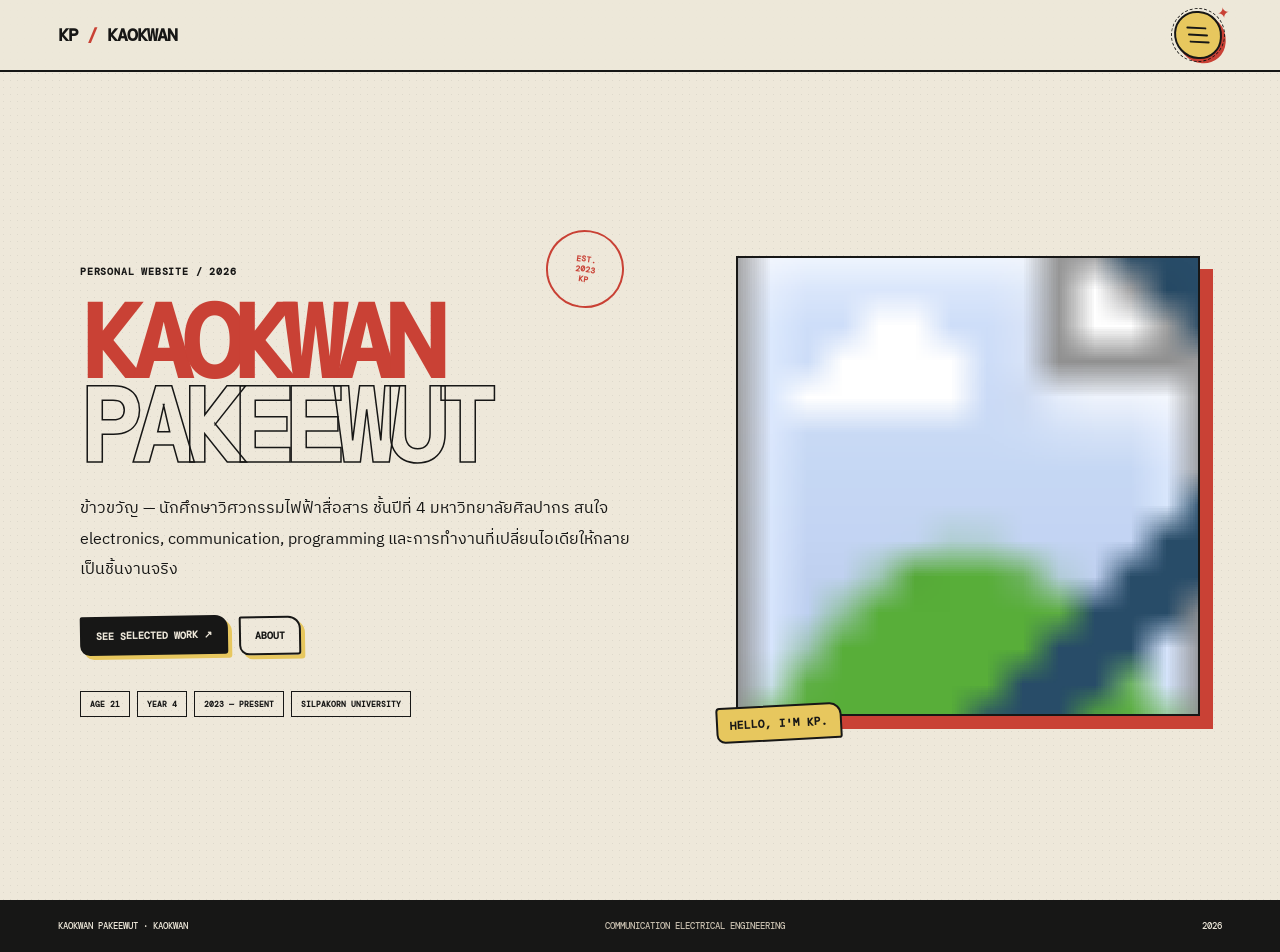
==== index.html @ 620e0116 "Use embedded profile SVG and art styling" ====
<!doctype html><html lang="th"><head><meta charset="utf-8"><meta name="viewport" content="width=device-width,initial-scale=1"><title>Home · KAOKWAN PAKEEWUT</title><link rel="stylesheet" href="style.css"><link rel="stylesheet" href="art.css"></head><body><header class="site-header"><a class="brand" href="index.html">KP <i>/</i> KAOKWAN</a><button class="menu" aria-label="Open menu" aria-expanded="false"><span></span><span></span><span></span></button><nav class="nav"><a href="index.html">HOME</a><a href="about.html">ABOUT</a><a href="experience.html">EXPERIENCE</a><a href="projects.html">PROJECTS</a><a href="contact.html">CONTACT</a></nav></header><main><section class="container home"><div class="hero-copy"><div class="stamp">EST.<br>2023<br>KP</div><p class="kicker">PERSONAL WEBSITE / 2026</p><h1><span class="red">KAOKWAN</span><br><span class="outline">PAKEEWUT</span></h1><p>ข้าวขวัญ — นักศึกษาวิศวกรรมไฟฟ้าสื่อสาร ชั้นปีที่ 4 มหาวิทยาลัยศิลปากร สนใจ electronics, communication, programming และการทำงานที่เปลี่ยนไอเดียให้กลายเป็นชิ้นงานจริง</p><a class="btn" href="projects.html">SEE SELECTED WORK ↗</a> <a class="btn alt" href="about.html">ABOUT</a><div class="hero-meta"><span>AGE 21</span><span>YEAR 4</span><span>2023 — PRESENT</span><span>SILPAKORN UNIVERSITY</span></div></div><div class="photo-area"><div class="fake-photo"><img src="images/profile.svg?v=4" alt="KAOKWAN PAKEEWUT profile photo"></div><div class="photo-caption">HELLO, I'M KP.</div></div></section></main><footer><span>KAOKWAN PAKEEWUT · KAOKWAN</span><span>COMMUNICATION ELECTRICAL ENGINEERING</span><span>2026</span></footer><script src="script.js"></script></body></html>
---- style.css ----
@import url('https://fonts.googleapis.com/css2?family=DM+Mono:wght@400;500;700&family=Space+Grotesk:wght@400;600;700&family=IBM+Plex+Sans+Thai:wght@400;500;600;700&display=swap');:root{--paper:#eee8da;--ink:#171716;--red:#c94135;--blue:#284c68;--yellow:#e7c75e;--green:#9cab8d;--pink:#d9aaa0;--mono:'DM Mono',monospace;--sans:'IBM Plex Sans Thai','Space Grotesk',sans-serif}*{box-sizing:border-box}html{scroll-behavior:smooth}body{margin:0;background:var(--paper);color:var(--ink);font-family:var(--sans);background-image:radial-gradient(#17171612 .7px,transparent .7px);background-size:7px 7px}.site-header{min-height:72px;border-bottom:2px solid var(--ink);display:flex;align-items:center;justify-content:space-between;padding:0 4.5vw;position:relative;z-index:10;background:#eee8daf2}.brand{color:var(--ink);text-decoration:none;font:700 18px var(--mono);letter-spacing:-.06em}.brand i{color:var(--red);font-style:normal}.nav{display:none;position:absolute;top:72px;right:4.5vw;background:var(--paper);padding:14px 22px 18px;flex-direction:column;gap:0;border:2px solid var(--ink);box-shadow:7px 7px 0 var(--red);min-width:190px}.nav.open{display:flex}.nav a{color:var(--ink);text-decoration:none;font:700 10px var(--mono);letter-spacing:.08em;position:relative;padding:12px 0;border-bottom:1px solid #17171633}.nav a:last-child{border-bottom:0}.nav a:hover,.nav a.active{color:var(--red)}.nav a.active:after{content:'';position:absolute;left:-8px;right:-8px;bottom:1px;height:2px;background:var(--red)}.menu{display:flex;width:48px;height:48px;background:var(--yellow);border:2px solid var(--ink);border-radius:48% 52% 46% 54%;align-items:center;justify-content:center;flex-direction:column;gap:5px;cursor:pointer;position:relative;box-shadow:4px 4px 0 var(--red);transform:rotate(3deg);transition:.25s}.menu:before{content:'✦';position:absolute;right:-9px;top:-10px;font-size:15px;color:var(--red);transform:rotate(-12deg)}.menu:after{content:'';position:absolute;inset:-5px;border:1px dashed var(--ink);border-radius:50%;pointer-events:none}.menu span{display:block;width:20px;height:2px;background:var(--ink);border-radius:99px;transition:.2s}.menu span:nth-child(1){transform:translateX(-2px)}.menu span:nth-child(3){transform:translateX(2px)}.menu:hover{transform:rotate(-4deg) scale(1.05);box-shadow:6px 6px 0 var(--blue)}.menu.is-open{transform:rotate(-4deg)}.menu.is-open span:nth-child(1){transform:translateY(7px) rotate(45deg)}.menu.is-open span:nth-child(2){opacity:0}.menu.is-open span:nth-child(3){transform:translateY(-7px) rotate(-45deg)}.nav{border-radius:18px 5px 18px 7px;box-shadow:8px 8px 0 var(--red);padding:16px 22px 19px;transform:rotate(-1deg)}.nav:before{content:'MENU / KP';display:block;color:var(--red);font:700 9px var(--mono);letter-spacing:.12em;margin-bottom:5px}.nav a{transition:.2s;padding:11px 4px}.nav a:hover{padding-left:10px;transform:rotate(-1deg)}.container{width:min(1120px,91vw);margin:auto}.home{min-height:calc(100vh - 72px);display:grid;grid-template-columns:1.1fr .9fr;gap:7vw;align-items:center;padding:65px 0}.hero-copy{position:relative}.kicker{font:700 10px var(--mono);letter-spacing:.08em}.stamp{position:absolute;right:4%;top:-25px;width:78px;height:78px;border:2px solid var(--red);border-radius:50%;display:grid;place-content:center;text-align:center;font:700 8px var(--mono);line-height:1.25;color:var(--red);transform:rotate(8deg)}h1{font:700 clamp(58px,8vw,105px)/.82 var(--mono);letter-spacing:-.1em;margin:24px 0}.red{color:var(--red)}.outline{color:transparent;-webkit-text-stroke:1.5px var(--ink)}.hero-copy>p:not(.kicker){max-width:650px;font-size:16px;line-height:1.9}.btn{display:inline-block;margin:14px 7px 18px 0;padding:11px 14px;border:2px solid var(--ink);background:var(--ink);color:var(--paper);text-decoration:none;font:700 10px var(--mono);cursor:pointer;border-radius:2px 13px 3px 10px;box-shadow:4px 4px 0 var(--yellow);transition:.2s;transform:rotate(-1deg)}.btn:hover{transform:rotate(1.5deg) translate(-2px,-2px);box-shadow:7px 7px 0 var(--red)}.btn.alt{background:transparent;color:var(--ink)}.hero-meta{display:flex;flex-wrap:wrap;gap:7px;margin-top:18px}.hero-meta span{padding:7px 9px;border:1px solid var(--ink);font:700 8px var(--mono)}.photo-area{position:relative}.fake-photo{height:460px;background:var(--blue);border:2px solid var(--ink);box-shadow:13px 13px 0 var(--red);position:relative;overflow:hidden}.fake-photo img{width:100%;height:100%;object-fit:cover;display:block}.photo-caption{display:inline-block;position:absolute;bottom:-25px;left:-20px;background:var(--yellow);border:2px solid var(--ink);padding:9px 12px;font:700 11px var(--mono);transform:rotate(-3deg);border-radius:4px 12px 3px 9px}.inner{padding:78px 0 100px}.intro{display:grid;grid-template-columns:1.2fr .8fr;gap:60px;align-items:end;border-bottom:2px solid var(--ink);padding-bottom:40px}.intro h1{font-size:clamp(55px,8vw,95px);margin:16px 0 0}.intro h1 em{font-style:normal;color:var(--red)}.intro p{font-size:15px;line-height:1.9}.note{display:inline-block;padding:5px 8px;background:var(--yellow);border:1px solid var(--ink);font:700 9px var(--mono);box-shadow:4px 4px 0 var(--ink);border-radius:4px 11px 3px 8px;transform:rotate(-2deg)}.about-grid{display:grid;grid-template-columns:1fr 1fr;gap:18px;margin-top:40px}.card{padding:28px;border:1px solid var(--ink);box-shadow:7px 8px #17171620;border-radius:4px 13px 5px 10px}.paper{background:#f4eddf}.card:nth-child(2){background:#e5ddca;transform:rotate(1deg)}.card:nth-child(3){background:#dce2d7;transform:rotate(-.5deg)}.wide{grid-column:1/-1}.card h2{font-size:30px;line-height:1;margin:12px 0 18px}.card p,.card li{font-size:15px;line-height:1.9}.skill-grid{display:grid;grid-template-columns:repeat(3,1fr);border-top:1px solid var(--ink);margin-top:18px}.skill{padding:16px 8px;border-bottom:1px solid var(--ink);font:700 11px var(--mono)}.skill small{display:block;margin-top:6px;font:400 10px var(--sans)}.timeline{margin-top:42px}.timeline-row{display:grid;grid-template-columns:170px 1fr 80px;gap:30px;padding:27px 0;border-bottom:1px solid var(--ink)}.year,.sub{font:700 10px var(--mono);color:var(--red)}.timeline-row h2{font-size:27px;line-height:1.1;margin:0 0 7px}.timeline-row p{font-size:14px;line-height:1.8}.marker{font:700 35px var(--mono);text-align:right}.experience-grid{display:grid;grid-template-columns:1fr 1fr;gap:24px;margin:38px 0 52px}.paper-card{background:#f4eddf;border:2px solid var(--ink);padding:28px;box-shadow:8px 8px var(--ink);transform:rotate(-1deg);position:relative;border-radius:4px 13px 5px 10px}.alt-card{transform:rotate(1deg);box-shadow:-7px 9px var(--red)}.paper-card h2{font-size:30px;line-height:1.15}.date-line{display:inline-block;padding:7px 10px;background:var(--yellow);border:2px solid var(--ink);font:700 11px var(--mono)}.paper-card p{line-height:1.8}.stamp-small{position:absolute;right:16px;bottom:15px;color:var(--red);border:2px solid var(--red);padding:6px;font:700 10px var(--mono);transform:rotate(-8deg)}.grades-section{border-top:2px solid var(--ink);border-bottom:2px solid var(--ink);padding:28px 0;margin-bottom:50px}.section-label{display:flex;justify-content:space-between;margin-bottom:18px;font:500 11px var(--mono)}.grades-layout{display:grid;grid-template-columns:1.7fr .75fr;gap:25px}.grades-table{border:2px solid var(--ink)}.grade-head,.grade-row{display:grid;grid-template-columns:100px 1fr 65px;gap:12px;padding:14px}.grade-head{font:700 10px var(--mono);border-bottom:2px solid var(--ink)}.grade-row{font-size:14px;border-bottom:1px solid #17171655;line-height:1.5}.grade-row:last-child{border:0}.grade-row strong{font:700 23px var(--mono);text-align:center}.gpa-note{background:var(--blue);border:2px solid var(--ink);padding:18px;box-shadow:6px 6px var(--ink);transform:rotate(2deg)}.gpa-title,.gpa-item{font:700 10px var(--mono)}.gpa-item{display:flex;justify-content:space-between;border-top:1px solid var(--ink);padding:10px 0}.gpa-item strong{font-size:24px}.edu{background:var(--ink);color:var(--paper);padding:30px;display:flex;justify-content:space-between}.edu h2{margin:8px 0}.years{font:700 40px var(--mono);color:var(--yellow);text-align:right}.project-grid{display:grid;grid-template-columns:1fr 1fr;gap:18px;margin-top:40px}.project{border:1px solid var(--ink);padding:16px;background:#e1e5d8;min-height:470px;display:flex;flex-direction:column;box-shadow:6px 6px #17171620;border-radius:4px 13px 5px 10px}.project:nth-child(2){background:#e9d8d1}.project:nth-child(3){background:#e8dfc9}.project:nth-child(4){background:#dce3eb}.project-top{display:flex;justify-content:space-between;font:700 9px var(--mono)}.project-art{height:205px;margin:16px 0;border:1px solid var(--ink);display:grid;place-items:center;position:relative;overflow:hidden}.project-art:before{content:'';position:absolute;width:220px;height:220px;border:1px dashed currentColor;border-radius:50%}.project-art:after{content:'';position:absolute;width:330px;height:1px;background:currentColor;transform:rotate(-25deg)}.project-art span{font:700 44px var(--mono);z-index:1}.ate{background:var(--green)}.web{background:var(--blue);color:var(--paper)}.data{background:var(--yellow)}.lab{background:var(--pink)}.project h2{font-size:29px;line-height:1;margin:0 0 10px}.project p{font-size:14px;line-height:1.75}.tags{display:flex;flex-wrap:wrap;gap:5px;margin-top:auto}.tags span{border:1px solid var(--ink);padding:5px 7px;font:700 8px var(--mono);border-radius:9px 2px 7px 3px}.contact-grid{display:grid;grid-template-columns:1fr 1fr;gap:20px;margin-top:45px}.contact-card{padding:30px;border:1px solid var(--ink);box-shadow:8px 8px #17171620}.contact-card h2{font-size:35px}.contact-link{display:block;color:var(--ink);text-decoration:none;border-top:1px solid var(--ink);padding:18px 0;font:500 13px var(--mono)}.contact-link small{display:block;color:var(--blue);font-weight:700;font-size:9px;margin-bottom:6px}.contact-note{padding:35px;background:var(--red);color:var(--paper);border:2px solid var(--ink);transform:rotate(1deg)}.contact-note h2{font:700 50px/.9 var(--mono);margin:18px 0}.contact-note p{line-height:1.8}.message-box{margin-top:55px;display:grid;grid-template-columns:.8fr 1.2fr;gap:35px;padding:32px;background:#dce2d7;border:2px solid var(--ink);box-shadow:9px 9px var(--ink)}.message-box h2{font:700 38px/.95 var(--mono);margin:15px 0}.message-box p{line-height:1.8}.message-box form{display:grid;gap:15px}.message-box label{font:700 10px var(--mono);display:grid;gap:7px}.message-box input,.message-box textarea{width:100%;border:2px solid var(--ink);background:var(--paper);padding:12px;font:500 13px var(--sans);outline:none}.message-box input:focus,.message-box textarea:focus{box-shadow:4px 4px 0 var(--yellow)}.message-box textarea{resize:vertical}.message-box .btn{justify-self:start;margin:0}footer{background:var(--ink);color:var(--paper);padding:20px 4.5vw;display:flex;justify-content:space-between;gap:15px;font:500 9px var(--mono)}footer span:nth-child(2){color:#c6bdad}@media(max-width:820px){.home,.intro,.about-grid,.project-grid,.contact-grid,.experience-grid,.grades-layout,.message-box{grid-template-columns:1fr}.wide{grid-column:auto}.photo-area{max-width:430px;margin:25px auto}.skill-grid{grid-template-columns:1fr 1fr}.timeline-row{grid-template-columns:110px 1fr}.marker{display:none}.message-box{gap:25px}}@media(max-width:520px){.home{padding-top:50px}.hero-copy h1{font-size:55px}.fake-photo{height:350px}.skill-grid{grid-template-columns:1fr}.timeline-row{grid-template-columns:1fr;gap:7px}.edu{flex-direction:column}.years{text-align:left}.project{min-height:420px}.grade-head,.grade-row{grid-template-columns:65px 1fr 50px;padding:11px 8px;font-size:12px}.grade-row strong{font-size:20px}footer{flex-direction:column}.nav{right:4.5vw;left:4.5vw}}
---- art.css ----
.menu{position:relative;width:48px;height:48px;border:2px solid var(--ink);border-radius:48% 52% 46% 54%;background:var(--yellow);box-shadow:4px 4px 0 var(--red);transform:rotate(3deg);transition:.25s;overflow:visible}.menu:before{content:'✦';position:absolute;right:-9px;top:-10px;font-size:15px;color:var(--red);transform:rotate(-12deg)}.menu:after{content:'';position:absolute;inset:-5px;border:1px dashed var(--ink);border-radius:50%;pointer-events:none}.menu span{width:20px;height:2px;background:var(--ink);border-radius:99px;transition:.25s}.menu span:nth-child(1){transform:translateX(-2px)}.menu span:nth-child(3){transform:translateX(2px)}.menu:hover{transform:rotate(-4deg) scale(1.05);box-shadow:6px 6px 0 var(--blue)}.nav{border-radius:18px 5px 18px 7px;box-shadow:8px 8px 0 var(--red);transform:rotate(-1deg);padding:16px 22px 19px}.nav:before{content:'MENU / KP';display:block;color:var(--red);font:700 9px var(--mono);letter-spacing:.12em;margin-bottom:5px}.nav a{transition:.2s;padding:11px 4px}.nav a:hover{padding-left:10px;transform:rotate(-1deg)}.btn{border-radius:2px 13px 3px 10px;box-shadow:4px 4px 0 var(--yellow);transition:.2s;transform:rotate(-1deg)}.btn:hover{transform:rotate(1.5deg) translate(-2px,-2px);box-shadow:7px 7px 0 var(--red)}.note{border-radius:4px 11px 3px 8px;transform:rotate(-2deg)}.photo-caption{border-radius:4px 12px 3px 9px}.card,.paper-card,.project,.contact-card,.contact-note,.message-box{border-radius:4px 13px 5px 10px}.menu.is-open{transform:rotate(-4deg)}
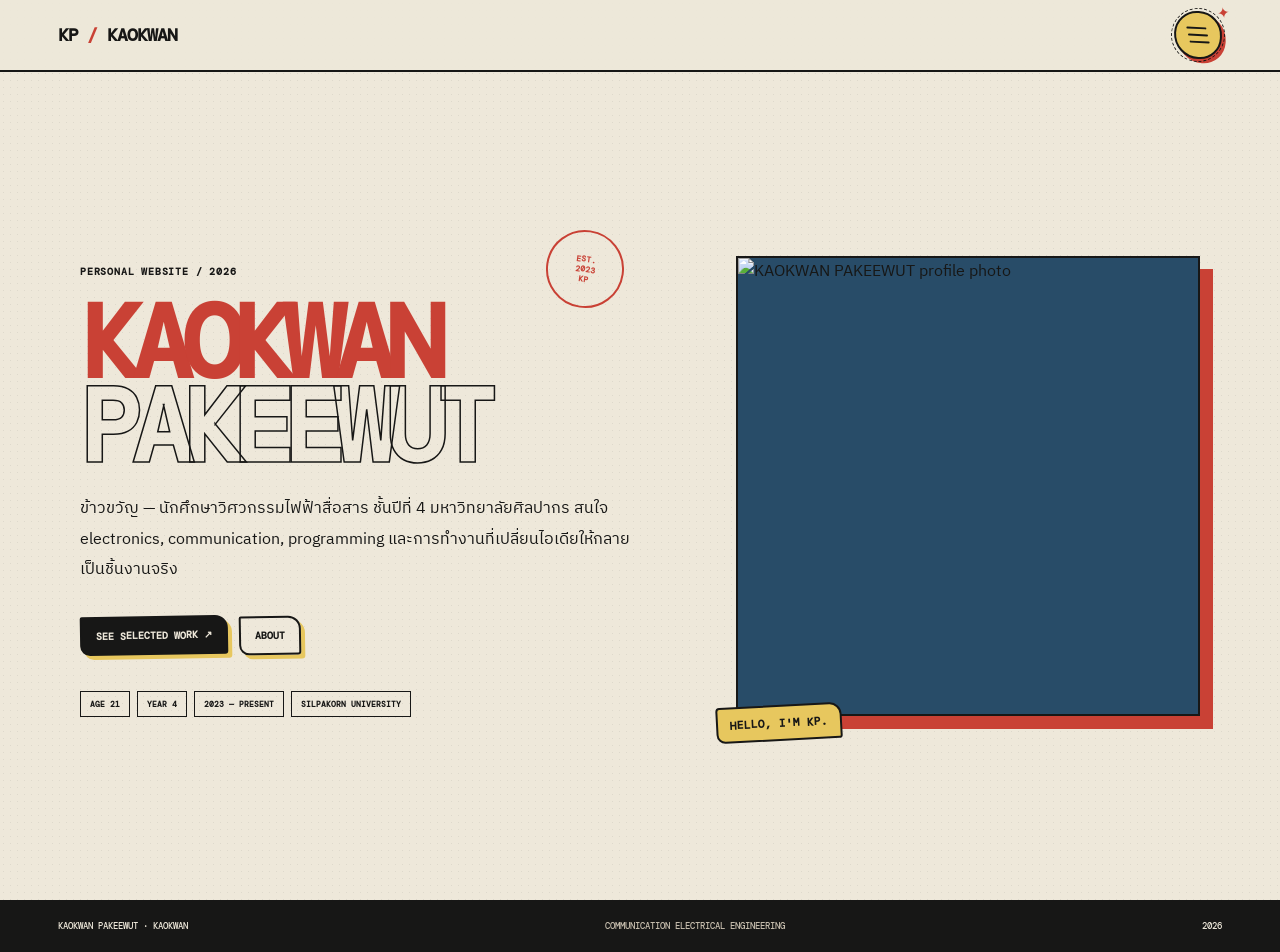
==== commit 79e9f31c: "Fix profile image source" ====
--- a/index.html
+++ b/index.html
@@ -1 +1 @@
-<!doctype html><html lang="th"><head><meta charset="utf-8"><meta name="viewport" content="width=device-width,initial-scale=1"><title>Home · KAOKWAN PAKEEWUT</title><link rel="stylesheet" href="style.css"><link rel="stylesheet" href="art.css"></head><body><header class="site-header"><a class="brand" href="index.html">KP <i>/</i> KAOKWAN</a><button class="menu" aria-label="Open menu" aria-expanded="false"><span></span><span></span><span></span></button><nav class="nav"><a href="index.html">HOME</a><a href="about.html">ABOUT</a><a href="experience.html">EXPERIENCE</a><a href="projects.html">PROJECTS</a><a href="contact.html">CONTACT</a></nav></header><main><section class="container home"><div class="hero-copy"><div class="stamp">EST.<br>2023<br>KP</div><p class="kicker">PERSONAL WEBSITE / 2026</p><h1><span class="red">KAOKWAN</span><br><span class="outline">PAKEEWUT</span></h1><p>ข้าวขวัญ — นักศึกษาวิศวกรรมไฟฟ้าสื่อสาร ชั้นปีที่ 4 มหาวิทยาลัยศิลปากร สนใจ electronics, communication, programming และการทำงานที่เปลี่ยนไอเดียให้กลายเป็นชิ้นงานจริง</p><a class="btn" href="projects.html">SEE SELECTED WORK ↗</a> <a class="btn alt" href="about.html">ABOUT</a><div class="hero-meta"><span>AGE 21</span><span>YEAR 4</span><span>2023 — PRESENT</span><span>SILPAKORN UNIVERSITY</span></div></div><div class="photo-area"><div class="fake-photo"><img src="images/profile.svg?v=4" alt="KAOKWAN PAKEEWUT profile photo"></div><div class="photo-caption">HELLO, I'M KP.</div></div></section></main><footer><span>KAOKWAN PAKEEWUT · KAOKWAN</span><span>COMMUNICATION ELECTRICAL ENGINEERING</span><span>2026</span></footer><script src="script.js"></script></body></html>+<!doctype html><html lang="th"><head><meta charset="utf-8"><meta name="viewport" content="width=device-width,initial-scale=1"><title>Home · KAOKWAN PAKEEWUT</title><link rel="stylesheet" href="style.css"><link rel="stylesheet" href="art.css"></head><body><header class="site-header"><a class="brand" href="index.html">KP <i>/</i> KAOKWAN</a><button class="menu" aria-label="Open menu" aria-expanded="false"><span></span><span></span><span></span></button><nav class="nav"><a href="index.html">HOME</a><a href="about.html">ABOUT</a><a href="experience.html">EXPERIENCE</a><a href="projects.html">PROJECTS</a><a href="contact.html">CONTACT</a></nav></header><main><section class="container home"><div class="hero-copy"><div class="stamp">EST.<br>2023<br>KP</div><p class="kicker">PERSONAL WEBSITE / 2026</p><h1><span class="red">KAOKWAN</span><br><span class="outline">PAKEEWUT</span></h1><p>ข้าวขวัญ — นักศึกษาวิศวกรรมไฟฟ้าสื่อสาร ชั้นปีที่ 4 มหาวิทยาลัยศิลปากร สนใจ electronics, communication, programming และการทำงานที่เปลี่ยนไอเดียให้กลายเป็นชิ้นงานจริง</p><a class="btn" href="projects.html">SEE SELECTED WORK ↗</a> <a class="btn alt" href="about.html">ABOUT</a><div class="hero-meta"><span>AGE 21</span><span>YEAR 4</span><span>2023 — PRESENT</span><span>SILPAKORN UNIVERSITY</span></div></div><div class="photo-area"><div class="fake-photo"><img src="https://raw.githubusercontent.com/Kaokwan24/kaokwan/main/images/profile.jpg" alt="KAOKWAN PAKEEWUT profile photo"></div><div class="photo-caption">HELLO, I'M KP.</div></div></section></main><footer><span>KAOKWAN PAKEEWUT · KAOKWAN</span><span>COMMUNICATION ELECTRICAL ENGINEERING</span><span>2026</span></footer><script src="script.js"></script></body></html>
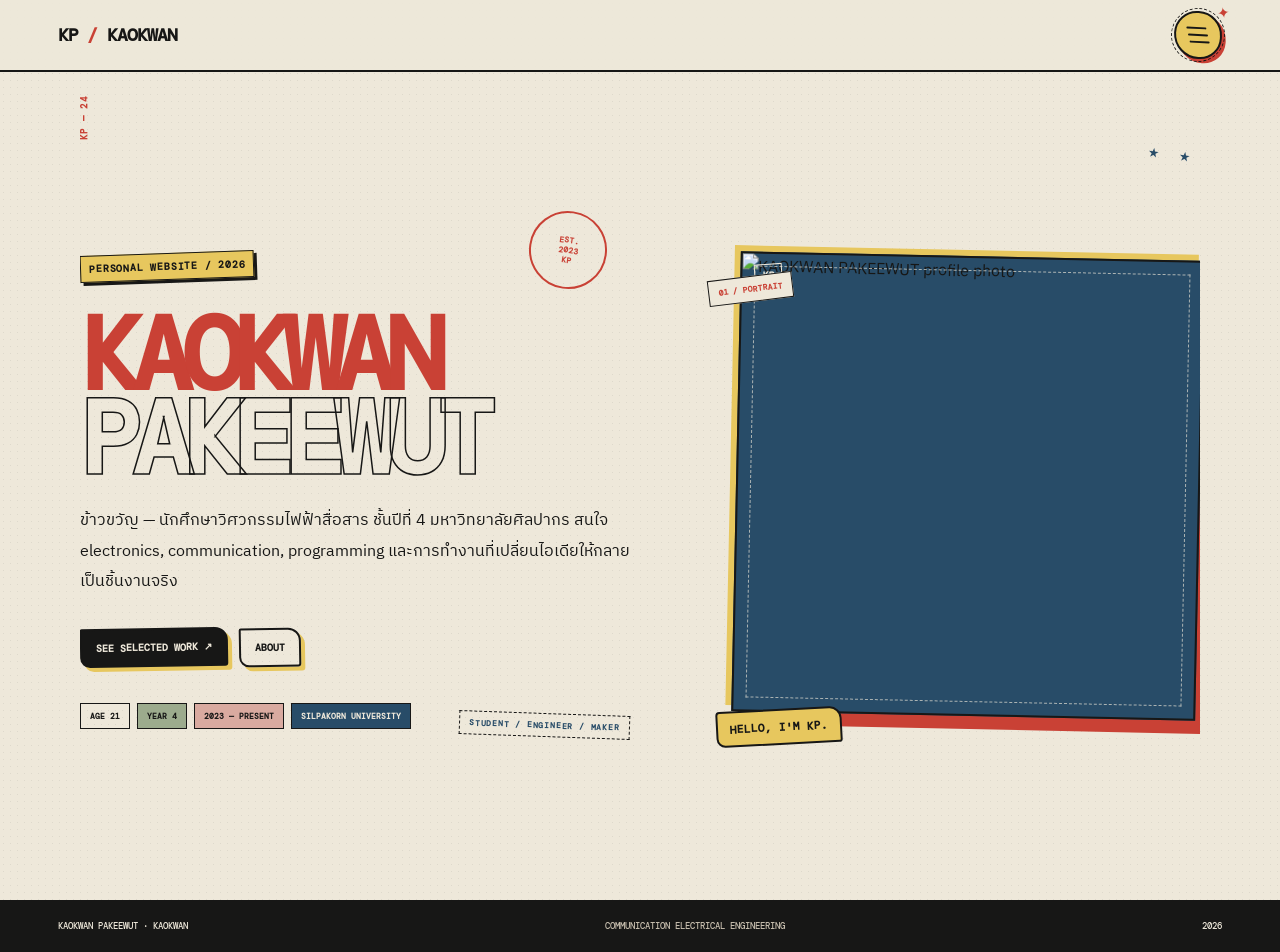
==== commit 54f906ba: "Make home page more weird art-school editorial" ====
--- a/index.html
+++ b/index.html
@@ -1 +1,59 @@
-<!doctype html><html lang="th"><head><meta charset="utf-8"><meta name="viewport" content="width=device-width,initial-scale=1"><title>Home · KAOKWAN PAKEEWUT</title><link rel="stylesheet" href="style.css"><link rel="stylesheet" href="art.css"></head><body><header class="site-header"><a class="brand" href="index.html">KP <i>/</i> KAOKWAN</a><button class="menu" aria-label="Open menu" aria-expanded="false"><span></span><span></span><span></span></button><nav class="nav"><a href="index.html">HOME</a><a href="about.html">ABOUT</a><a href="experience.html">EXPERIENCE</a><a href="projects.html">PROJECTS</a><a href="contact.html">CONTACT</a></nav></header><main><section class="container home"><div class="hero-copy"><div class="stamp">EST.<br>2023<br>KP</div><p class="kicker">PERSONAL WEBSITE / 2026</p><h1><span class="red">KAOKWAN</span><br><span class="outline">PAKEEWUT</span></h1><p>ข้าวขวัญ — นักศึกษาวิศวกรรมไฟฟ้าสื่อสาร ชั้นปีที่ 4 มหาวิทยาลัยศิลปากร สนใจ electronics, communication, programming และการทำงานที่เปลี่ยนไอเดียให้กลายเป็นชิ้นงานจริง</p><a class="btn" href="projects.html">SEE SELECTED WORK ↗</a> <a class="btn alt" href="about.html">ABOUT</a><div class="hero-meta"><span>AGE 21</span><span>YEAR 4</span><span>2023 — PRESENT</span><span>SILPAKORN UNIVERSITY</span></div></div><div class="photo-area"><div class="fake-photo"><img src="https://raw.githubusercontent.com/Kaokwan24/kaokwan/main/images/profile.jpg" alt="KAOKWAN PAKEEWUT profile photo"></div><div class="photo-caption">HELLO, I'M KP.</div></div></section></main><footer><span>KAOKWAN PAKEEWUT · KAOKWAN</span><span>COMMUNICATION ELECTRICAL ENGINEERING</span><span>2026</span></footer><script src="script.js"></script></body></html>+<!doctype html>
+<html lang="th">
+<head>
+<meta charset="utf-8">
+<meta name="viewport" content="width=device-width,initial-scale=1">
+<title>Home · KAOKWAN PAKEEWUT</title>
+<link rel="stylesheet" href="style.css">
+<link rel="stylesheet" href="art.css">
+<style>
+.home{position:relative;overflow:hidden}
+.home:before{content:'KP — 24';position:absolute;left:-18px;top:40px;font:700 9px var(--mono);letter-spacing:.14em;transform:rotate(-90deg);color:var(--red)}
+.home:after{content:'★ ★ ★';position:absolute;right:2%;top:9%;font:700 11px var(--mono);letter-spacing:7px;transform:rotate(8deg);color:var(--blue)}
+.hero-copy:after{content:'STUDENT / ENGINEER / MAKER';display:block;width:max-content;margin-top:28px;padding:6px 9px;border:1px dashed var(--ink);font:700 8px var(--mono);letter-spacing:.1em;transform:rotate(2deg)}
+.kicker{display:inline-block;background:var(--yellow);padding:6px 8px;border:1px solid var(--ink);transform:rotate(-2deg);box-shadow:3px 3px 0 var(--ink)}
+.stamp{right:7%;top:-32px}
+.photo-area:before{content:'01 / PORTRAIT';position:absolute;z-index:5;left:-28px;top:20px;background:var(--paper);border:1px solid var(--ink);padding:7px 9px;font:700 8px var(--mono);transform:rotate(-7deg)}
+.photo-area:after{content:'LOOK / THINK / MAKE';position:absolute;z-index:5;right:-22px;top:42%;font:700 8px var(--mono);letter-spacing:.08em;writing-mode:vertical-rl;transform:rotate(8deg);color:var(--red)}
+.fake-photo{transform:rotate(1.2deg);box-shadow:13px 13px 0 var(--red),-6px -6px 0 var(--yellow)}
+.photo-caption{bottom:-29px}
+.hero-meta span:nth-child(2){background:var(--green)}
+.hero-meta span:nth-child(3){background:var(--pink)}
+.hero-meta span:nth-child(4){background:var(--blue);color:var(--paper)}
+@media(max-width:820px){.home:after{right:5%;top:3%}.photo-area:before{left:-5px}.photo-area:after{right:-5px}.hero-copy:after{margin-bottom:5px}}
+@media(max-width:520px){.home:before{left:-12px;top:28px}.home:after{font-size:9px}.stamp{right:1%;top:-28px}.hero-copy:after{font-size:7px}.fake-photo{transform:rotate(.7deg);margin-left:3px}.photo-area:before{left:3px;top:10px}.photo-area:after{right:0}}
+</style>
+</head>
+<body>
+<header class="site-header">
+<a class="brand" href="index.html">KP <i>/</i> KAOKWAN</a>
+<button class="menu" aria-label="Open menu" aria-expanded="false"><span></span><span></span><span></span></button>
+<nav class="nav">
+<a href="index.html">HOME</a>
+<a href="about.html">ABOUT</a>
+<a href="experience.html">EXPERIENCE</a>
+<a href="projects.html">PROJECTS</a>
+<a href="contact.html">CONTACT</a>
+</nav>
+</header>
+<main>
+<section class="container home">
+<div class="hero-copy">
+<div class="stamp">EST.<br>2023<br>KP</div>
+<p class="kicker">PERSONAL WEBSITE / 2026</p>
+<h1><span class="red">KAOKWAN</span><br><span class="outline">PAKEEWUT</span></h1>
+<p>ข้าวขวัญ — นักศึกษาวิศวกรรมไฟฟ้าสื่อสาร ชั้นปีที่ 4 มหาวิทยาลัยศิลปากร สนใจ electronics, communication, programming และการทำงานที่เปลี่ยนไอเดียให้กลายเป็นชิ้นงานจริง</p>
+<a class="btn" href="projects.html">SEE SELECTED WORK ↗</a>
+<a class="btn alt" href="about.html">ABOUT</a>
+<div class="hero-meta"><span>AGE 21</span><span>YEAR 4</span><span>2023 — PRESENT</span><span>SILPAKORN UNIVERSITY</span></div>
+</div>
+<div class="photo-area">
+<div class="fake-photo"><img src="https://raw.githubusercontent.com/Kaokwan24/kaokwan/main/images/profile.jpg" alt="KAOKWAN PAKEEWUT profile photo"></div>
+<div class="photo-caption">HELLO, I'M KP.</div>
+</div>
+</section>
+</main>
+<footer><span>KAOKWAN PAKEEWUT · KAOKWAN</span><span>COMMUNICATION ELECTRICAL ENGINEERING</span><span>2026</span></footer>
+<script src="script.js"></script>
+</body>
+</html>
--- a/style.css
+++ b/style.css
@@ -1 +1 @@
-@import url('https://fonts.googleapis.com/css2?family=DM+Mono:wght@400;500;700&family=Space+Grotesk:wght@400;600;700&family=IBM+Plex+Sans+Thai:wght@400;500;600;700&display=swap');:root{--paper:#eee8da;--ink:#171716;--red:#c94135;--blue:#284c68;--yellow:#e7c75e;--green:#9cab8d;--pink:#d9aaa0;--mono:'DM Mono',monospace;--sans:'IBM Plex Sans Thai','Space Grotesk',sans-serif}*{box-sizing:border-box}html{scroll-behavior:smooth}body{margin:0;background:var(--paper);color:var(--ink);font-family:var(--sans);background-image:radial-gradient(#17171612 .7px,transparent .7px);background-size:7px 7px}.site-header{min-height:72px;border-bottom:2px solid var(--ink);display:flex;align-items:center;justify-content:space-between;padding:0 4.5vw;position:relative;z-index:10;background:#eee8daf2}.brand{color:var(--ink);text-decoration:none;font:700 18px var(--mono);letter-spacing:-.06em}.brand i{color:var(--red);font-style:normal}.nav{display:none;position:absolute;top:72px;right:4.5vw;background:var(--paper);padding:14px 22px 18px;flex-direction:column;gap:0;border:2px solid var(--ink);box-shadow:7px 7px 0 var(--red);min-width:190px}.nav.open{display:flex}.nav a{color:var(--ink);text-decoration:none;font:700 10px var(--mono);letter-spacing:.08em;position:relative;padding:12px 0;border-bottom:1px solid #17171633}.nav a:last-child{border-bottom:0}.nav a:hover,.nav a.active{color:var(--red)}.nav a.active:after{content:'';position:absolute;left:-8px;right:-8px;bottom:1px;height:2px;background:var(--red)}.menu{display:flex;width:48px;height:48px;background:var(--yellow);border:2px solid var(--ink);border-radius:48% 52% 46% 54%;align-items:center;justify-content:center;flex-direction:column;gap:5px;cursor:pointer;position:relative;box-shadow:4px 4px 0 var(--red);transform:rotate(3deg);transition:.25s}.menu:before{content:'✦';position:absolute;right:-9px;top:-10px;font-size:15px;color:var(--red);transform:rotate(-12deg)}.menu:after{content:'';position:absolute;inset:-5px;border:1px dashed var(--ink);border-radius:50%;pointer-events:none}.menu span{display:block;width:20px;height:2px;background:var(--ink);border-radius:99px;transition:.2s}.menu span:nth-child(1){transform:translateX(-2px)}.menu span:nth-child(3){transform:translateX(2px)}.menu:hover{transform:rotate(-4deg) scale(1.05);box-shadow:6px 6px 0 var(--blue)}.menu.is-open{transform:rotate(-4deg)}.menu.is-open span:nth-child(1){transform:translateY(7px) rotate(45deg)}.menu.is-open span:nth-child(2){opacity:0}.menu.is-open span:nth-child(3){transform:translateY(-7px) rotate(-45deg)}.nav{border-radius:18px 5px 18px 7px;box-shadow:8px 8px 0 var(--red);padding:16px 22px 19px;transform:rotate(-1deg)}.nav:before{content:'MENU / KP';display:block;color:var(--red);font:700 9px var(--mono);letter-spacing:.12em;margin-bottom:5px}.nav a{transition:.2s;padding:11px 4px}.nav a:hover{padding-left:10px;transform:rotate(-1deg)}.container{width:min(1120px,91vw);margin:auto}.home{min-height:calc(100vh - 72px);display:grid;grid-template-columns:1.1fr .9fr;gap:7vw;align-items:center;padding:65px 0}.hero-copy{position:relative}.kicker{font:700 10px var(--mono);letter-spacing:.08em}.stamp{position:absolute;right:4%;top:-25px;width:78px;height:78px;border:2px solid var(--red);border-radius:50%;display:grid;place-content:center;text-align:center;font:700 8px var(--mono);line-height:1.25;color:var(--red);transform:rotate(8deg)}h1{font:700 clamp(58px,8vw,105px)/.82 var(--mono);letter-spacing:-.1em;margin:24px 0}.red{color:var(--red)}.outline{color:transparent;-webkit-text-stroke:1.5px var(--ink)}.hero-copy>p:not(.kicker){max-width:650px;font-size:16px;line-height:1.9}.btn{display:inline-block;margin:14px 7px 18px 0;padding:11px 14px;border:2px solid var(--ink);background:var(--ink);color:var(--paper);text-decoration:none;font:700 10px var(--mono);cursor:pointer;border-radius:2px 13px 3px 10px;box-shadow:4px 4px 0 var(--yellow);transition:.2s;transform:rotate(-1deg)}.btn:hover{transform:rotate(1.5deg) translate(-2px,-2px);box-shadow:7px 7px 0 var(--red)}.btn.alt{background:transparent;color:var(--ink)}.hero-meta{display:flex;flex-wrap:wrap;gap:7px;margin-top:18px}.hero-meta span{padding:7px 9px;border:1px solid var(--ink);font:700 8px var(--mono)}.photo-area{position:relative}.fake-photo{height:460px;background:var(--blue);border:2px solid var(--ink);box-shadow:13px 13px 0 var(--red);position:relative;overflow:hidden}.fake-photo img{width:100%;height:100%;object-fit:cover;display:block}.photo-caption{display:inline-block;position:absolute;bottom:-25px;left:-20px;background:var(--yellow);border:2px solid var(--ink);padding:9px 12px;font:700 11px var(--mono);transform:rotate(-3deg);border-radius:4px 12px 3px 9px}.inner{padding:78px 0 100px}.intro{display:grid;grid-template-columns:1.2fr .8fr;gap:60px;align-items:end;border-bottom:2px solid var(--ink);padding-bottom:40px}.intro h1{font-size:clamp(55px,8vw,95px);margin:16px 0 0}.intro h1 em{font-style:normal;color:var(--red)}.intro p{font-size:15px;line-height:1.9}.note{display:inline-block;padding:5px 8px;background:var(--yellow);border:1px solid var(--ink);font:700 9px var(--mono);box-shadow:4px 4px 0 var(--ink);border-radius:4px 11px 3px 8px;transform:rotate(-2deg)}.about-grid{display:grid;grid-template-columns:1fr 1fr;gap:18px;margin-top:40px}.card{padding:28px;border:1px solid var(--ink);box-shadow:7px 8px #17171620;border-radius:4px 13px 5px 10px}.paper{background:#f4eddf}.card:nth-child(2){background:#e5ddca;transform:rotate(1deg)}.card:nth-child(3){background:#dce2d7;transform:rotate(-.5deg)}.wide{grid-column:1/-1}.card h2{font-size:30px;line-height:1;margin:12px 0 18px}.card p,.card li{font-size:15px;line-height:1.9}.skill-grid{display:grid;grid-template-columns:repeat(3,1fr);border-top:1px solid var(--ink);margin-top:18px}.skill{padding:16px 8px;border-bottom:1px solid var(--ink);font:700 11px var(--mono)}.skill small{display:block;margin-top:6px;font:400 10px var(--sans)}.timeline{margin-top:42px}.timeline-row{display:grid;grid-template-columns:170px 1fr 80px;gap:30px;padding:27px 0;border-bottom:1px solid var(--ink)}.year,.sub{font:700 10px var(--mono);color:var(--red)}.timeline-row h2{font-size:27px;line-height:1.1;margin:0 0 7px}.timeline-row p{font-size:14px;line-height:1.8}.marker{font:700 35px var(--mono);text-align:right}.experience-grid{display:grid;grid-template-columns:1fr 1fr;gap:24px;margin:38px 0 52px}.paper-card{background:#f4eddf;border:2px solid var(--ink);padding:28px;box-shadow:8px 8px var(--ink);transform:rotate(-1deg);position:relative;border-radius:4px 13px 5px 10px}.alt-card{transform:rotate(1deg);box-shadow:-7px 9px var(--red)}.paper-card h2{font-size:30px;line-height:1.15}.date-line{display:inline-block;padding:7px 10px;background:var(--yellow);border:2px solid var(--ink);font:700 11px var(--mono)}.paper-card p{line-height:1.8}.stamp-small{position:absolute;right:16px;bottom:15px;color:var(--red);border:2px solid var(--red);padding:6px;font:700 10px var(--mono);transform:rotate(-8deg)}.grades-section{border-top:2px solid var(--ink);border-bottom:2px solid var(--ink);padding:28px 0;margin-bottom:50px}.section-label{display:flex;justify-content:space-between;margin-bottom:18px;font:500 11px var(--mono)}.grades-layout{display:grid;grid-template-columns:1.7fr .75fr;gap:25px}.grades-table{border:2px solid var(--ink)}.grade-head,.grade-row{display:grid;grid-template-columns:100px 1fr 65px;gap:12px;padding:14px}.grade-head{font:700 10px var(--mono);border-bottom:2px solid var(--ink)}.grade-row{font-size:14px;border-bottom:1px solid #17171655;line-height:1.5}.grade-row:last-child{border:0}.grade-row strong{font:700 23px var(--mono);text-align:center}.gpa-note{background:var(--blue);border:2px solid var(--ink);padding:18px;box-shadow:6px 6px var(--ink);transform:rotate(2deg)}.gpa-title,.gpa-item{font:700 10px var(--mono)}.gpa-item{display:flex;justify-content:space-between;border-top:1px solid var(--ink);padding:10px 0}.gpa-item strong{font-size:24px}.edu{background:var(--ink);color:var(--paper);padding:30px;display:flex;justify-content:space-between}.edu h2{margin:8px 0}.years{font:700 40px var(--mono);color:var(--yellow);text-align:right}.project-grid{display:grid;grid-template-columns:1fr 1fr;gap:18px;margin-top:40px}.project{border:1px solid var(--ink);padding:16px;background:#e1e5d8;min-height:470px;display:flex;flex-direction:column;box-shadow:6px 6px #17171620;border-radius:4px 13px 5px 10px}.project:nth-child(2){background:#e9d8d1}.project:nth-child(3){background:#e8dfc9}.project:nth-child(4){background:#dce3eb}.project-top{display:flex;justify-content:space-between;font:700 9px var(--mono)}.project-art{height:205px;margin:16px 0;border:1px solid var(--ink);display:grid;place-items:center;position:relative;overflow:hidden}.project-art:before{content:'';position:absolute;width:220px;height:220px;border:1px dashed currentColor;border-radius:50%}.project-art:after{content:'';position:absolute;width:330px;height:1px;background:currentColor;transform:rotate(-25deg)}.project-art span{font:700 44px var(--mono);z-index:1}.ate{background:var(--green)}.web{background:var(--blue);color:var(--paper)}.data{background:var(--yellow)}.lab{background:var(--pink)}.project h2{font-size:29px;line-height:1;margin:0 0 10px}.project p{font-size:14px;line-height:1.75}.tags{display:flex;flex-wrap:wrap;gap:5px;margin-top:auto}.tags span{border:1px solid var(--ink);padding:5px 7px;font:700 8px var(--mono);border-radius:9px 2px 7px 3px}.contact-grid{display:grid;grid-template-columns:1fr 1fr;gap:20px;margin-top:45px}.contact-card{padding:30px;border:1px solid var(--ink);box-shadow:8px 8px #17171620}.contact-card h2{font-size:35px}.contact-link{display:block;color:var(--ink);text-decoration:none;border-top:1px solid var(--ink);padding:18px 0;font:500 13px var(--mono)}.contact-link small{display:block;color:var(--blue);font-weight:700;font-size:9px;margin-bottom:6px}.contact-note{padding:35px;background:var(--red);color:var(--paper);border:2px solid var(--ink);transform:rotate(1deg)}.contact-note h2{font:700 50px/.9 var(--mono);margin:18px 0}.contact-note p{line-height:1.8}.message-box{margin-top:55px;display:grid;grid-template-columns:.8fr 1.2fr;gap:35px;padding:32px;background:#dce2d7;border:2px solid var(--ink);box-shadow:9px 9px var(--ink)}.message-box h2{font:700 38px/.95 var(--mono);margin:15px 0}.message-box p{line-height:1.8}.message-box form{display:grid;gap:15px}.message-box label{font:700 10px var(--mono);display:grid;gap:7px}.message-box input,.message-box textarea{width:100%;border:2px solid var(--ink);background:var(--paper);padding:12px;font:500 13px var(--sans);outline:none}.message-box input:focus,.message-box textarea:focus{box-shadow:4px 4px 0 var(--yellow)}.message-box textarea{resize:vertical}.message-box .btn{justify-self:start;margin:0}footer{background:var(--ink);color:var(--paper);padding:20px 4.5vw;display:flex;justify-content:space-between;gap:15px;font:500 9px var(--mono)}footer span:nth-child(2){color:#c6bdad}@media(max-width:820px){.home,.intro,.about-grid,.project-grid,.contact-grid,.experience-grid,.grades-layout,.message-box{grid-template-columns:1fr}.wide{grid-column:auto}.photo-area{max-width:430px;margin:25px auto}.skill-grid{grid-template-columns:1fr 1fr}.timeline-row{grid-template-columns:110px 1fr}.marker{display:none}.message-box{gap:25px}}@media(max-width:520px){.home{padding-top:50px}.hero-copy h1{font-size:55px}.fake-photo{height:350px}.skill-grid{grid-template-columns:1fr}.timeline-row{grid-template-columns:1fr;gap:7px}.edu{flex-direction:column}.years{text-align:left}.project{min-height:420px}.grade-head,.grade-row{grid-template-columns:65px 1fr 50px;padding:11px 8px;font-size:12px}.grade-row strong{font-size:20px}footer{flex-direction:column}.nav{right:4.5vw;left:4.5vw}}+@import url('https://fonts.googleapis.com/css2?family=DM+Mono:wght@400;500;700&family=Space+Grotesk:wght@400;600;700&family=IBM+Plex+Sans+Thai:wght@400;500;600;700&display=swap');:root{--paper:#eee8da;--ink:#171716;--red:#c94135;--blue:#284c68;--yellow:#e7c75e;--green:#9cab8d;--pink:#d9aaa0;--mono:'DM Mono',monospace;--sans:'IBM Plex Sans Thai','Space Grotesk',sans-serif}*{box-sizing:border-box}html{scroll-behavior:smooth}body{margin:0;background:var(--paper);color:var(--ink);font-family:var(--sans);background-image:radial-gradient(#17171612 .7px,transparent .7px);background-size:7px 7px}.site-header{min-height:72px;border-bottom:2px solid var(--ink);display:flex;align-items:center;justify-content:space-between;padding:0 4.5vw;position:relative;z-index:10;background:#eee8daf2}.brand{color:var(--ink);text-decoration:none;font:700 18px var(--mono);letter-spacing:-.06em}.brand i{color:var(--red);font-style:normal}.nav{display:none;position:absolute;top:72px;right:4.5vw;background:var(--paper);padding:14px 22px 18px;flex-direction:column;gap:0;border:2px solid var(--ink);box-shadow:7px 7px 0 var(--red);min-width:190px}.nav.open{display:flex}.nav a{color:var(--ink);text-decoration:none;font:700 10px var(--mono);letter-spacing:.08em;position:relative;padding:12px 0;border-bottom:1px solid #17171633}.nav a:last-child{border-bottom:0}.nav a:hover,.nav a.active{color:var(--red)}.nav a.active:after{content:'';position:absolute;left:-8px;right:-8px;bottom:1px;height:2px;background:var(--red)}.menu{display:flex;width:48px;height:48px;background:var(--yellow);border:2px solid var(--ink);border-radius:48% 52% 46% 54%;align-items:center;justify-content:center;flex-direction:column;gap:5px;cursor:pointer;position:relative;box-shadow:4px 4px 0 var(--red);transform:rotate(3deg);transition:.25s}.menu:before{content:'✦';position:absolute;right:-9px;top:-10px;font-size:15px;color:var(--red);transform:rotate(-12deg)}.menu:after{content:'';position:absolute;inset:-5px;border:1px dashed var(--ink);border-radius:50%;pointer-events:none}.menu span{display:block;width:20px;height:2px;background:var(--ink);border-radius:99px;transition:.2s}.menu span:nth-child(1){transform:translateX(-2px)}.menu span:nth-child(3){transform:translateX(2px)}.menu:hover{transform:rotate(-4deg) scale(1.05);box-shadow:6px 6px 0 var(--blue)}.menu.is-open{transform:rotate(-4deg)}.menu.is-open span:nth-child(1){transform:translateY(7px) rotate(45deg)}.menu.is-open span:nth-child(2){opacity:0}.menu.is-open span:nth-child(3){transform:translateY(-7px) rotate(-45deg)}.nav{border-radius:18px 5px 18px 7px;box-shadow:8px 8px 0 var(--red);padding:16px 22px 19px;transform:rotate(-1deg)}.nav:before{content:'MENU / KP';display:block;color:var(--red);font:700 9px var(--mono);letter-spacing:.12em;margin-bottom:5px}.nav a{transition:.2s;padding:11px 4px}.nav a:hover{padding-left:10px;transform:rotate(-1deg)}.container{width:min(1120px,91vw);margin:auto}.home{min-height:calc(100vh - 72px);display:grid;grid-template-columns:1.1fr .9fr;gap:7vw;align-items:center;padding:65px 0;position:relative}.home:before{content:'THIS IS ME →';position:absolute;left:-30px;top:16%;font:700 9px var(--mono);letter-spacing:.08em;transform:rotate(-90deg);color:var(--blue)}.home:after{content:'✳  ✎  2026';position:absolute;right:1%;bottom:4%;font:700 10px var(--mono);color:var(--red);transform:rotate(-4deg)}.hero-copy{position:relative}.hero-copy:after{content:'student / engineer / maker';position:absolute;right:3%;bottom:-8px;font:500 9px var(--mono);letter-spacing:.08em;color:var(--blue);transform:rotate(-3deg)}.kicker{font:700 10px var(--mono);letter-spacing:.08em}.stamp{position:absolute;right:4%;top:-25px;width:78px;height:78px;border:2px solid var(--red);border-radius:50%;display:grid;place-content:center;text-align:center;font:700 8px var(--mono);line-height:1.25;color:var(--red);transform:rotate(8deg)}h1{font:700 clamp(58px,8vw,105px)/.82 var(--mono);letter-spacing:-.1em;margin:24px 0}.red{color:var(--red)}.outline{color:transparent;-webkit-text-stroke:1.5px var(--ink)}.hero-copy>p:not(.kicker){max-width:650px;font-size:16px;line-height:1.9}.btn{display:inline-block;margin:14px 7px 18px 0;padding:11px 14px;border:2px solid var(--ink);background:var(--ink);color:var(--paper);text-decoration:none;font:700 10px var(--mono);cursor:pointer;border-radius:2px 13px 3px 10px;box-shadow:4px 4px 0 var(--yellow);transition:.2s;transform:rotate(-1deg)}.btn:hover{transform:rotate(1.5deg) translate(-2px,-2px);box-shadow:7px 7px 0 var(--red)}.btn.alt{background:transparent;color:var(--ink)}.hero-meta{display:flex;flex-wrap:wrap;gap:7px;margin-top:18px}.hero-meta span{padding:7px 9px;border:1px solid var(--ink);font:700 8px var(--mono)}.photo-area{position:relative}.photo-area:before{content:'01';position:absolute;left:-28px;top:24px;font:700 28px var(--mono);color:var(--red);transform:rotate(-8deg);z-index:3}.photo-area:after{content:'LOOK / LOOK / LOOK';position:absolute;right:-32px;top:55%;font:700 8px var(--mono);letter-spacing:.08em;writing-mode:vertical-rl;transform:rotate(8deg);color:var(--ink);z-index:3}.fake-photo{height:460px;background:var(--blue);border:2px solid var(--ink);box-shadow:13px 13px 0 var(--red);position:relative;overflow:hidden;transform:rotate(1deg)}.fake-photo:before{content:'KP';position:absolute;left:12px;top:10px;border:1px solid var(--paper);color:var(--paper);padding:4px 7px;font:700 10px var(--mono);z-index:2;transform:rotate(-5deg)}.fake-photo:after{content:'';position:absolute;inset:12px;border:1px dashed #eee8daaa;pointer-events:none;z-index:2}.fake-photo img{width:100%;height:100%;object-fit:cover;display:block}.photo-caption{display:inline-block;position:absolute;bottom:-25px;left:-20px;background:var(--yellow);border:2px solid var(--ink);padding:9px 12px;font:700 11px var(--mono);transform:rotate(-3deg);border-radius:4px 12px 3px 9px}.inner{padding:78px 0 100px}.intro{display:grid;grid-template-columns:1.2fr .8fr;gap:60px;align-items:end;border-bottom:2px solid var(--ink);padding-bottom:40px}.intro h1{font-size:clamp(55px,8vw,95px);margin:16px 0 0}.intro h1 em{font-style:normal;color:var(--red)}.intro p{font-size:15px;line-height:1.9}.note{display:inline-block;padding:5px 8px;background:var(--yellow);border:1px solid var(--ink);font:700 9px var(--mono);box-shadow:4px 4px 0 var(--ink);border-radius:4px 11px 3px 8px;transform:rotate(-2deg)}.about-grid{display:grid;grid-template-columns:1fr 1fr;gap:18px;margin-top:40px}.card{padding:28px;border:1px solid var(--ink);box-shadow:7px 8px #17171620;border-radius:4px 13px 5px 10px}.paper{background:#f4eddf}.card:nth-child(2){background:#e5ddca;transform:rotate(1deg)}.card:nth-child(3){background:#dce2d7;transform:rotate(-.5deg)}.wide{grid-column:1/-1}.card h2{font-size:30px;line-height:1;margin:12px 0 18px}.card p,.card li{font-size:15px;line-height:1.9}.skill-grid{display:grid;grid-template-columns:repeat(3,1fr);border-top:1px solid var(--ink);margin-top:18px}.skill{padding:16px 8px;border-bottom:1px solid var(--ink);font:700 11px var(--mono)}.skill small{display:block;margin-top:6px;font:400 10px var(--sans)}.timeline{margin-top:42px}.timeline-row{display:grid;grid-template-columns:170px 1fr 80px;gap:30px;padding:27px 0;border-bottom:1px solid var(--ink)}.year,.sub{font:700 10px var(--mono);color:var(--red)}.timeline-row h2{font-size:27px;line-height:1.1;margin:0 0 7px}.timeline-row p{font-size:14px;line-height:1.8}.marker{font:700 35px var(--mono);text-align:right}.experience-grid{display:grid;grid-template-columns:1fr 1fr;gap:24px;margin:38px 0 52px}.paper-card{background:#f4eddf;border:2px solid var(--ink);padding:28px;box-shadow:8px 8px var(--ink);transform:rotate(-1deg);position:relative;border-radius:4px 13px 5px 10px}.alt-card{transform:rotate(1deg);box-shadow:-7px 9px var(--red)}.paper-card h2{font-size:30px;line-height:1.15}.date-line{display:inline-block;padding:7px 10px;background:var(--yellow);border:2px solid var(--ink);font:700 11px var(--mono)}.paper-card p{line-height:1.8}.stamp-small{position:absolute;right:16px;bottom:15px;color:var(--red);border:2px solid var(--red);padding:6px;font:700 10px var(--mono);transform:rotate(-8deg)}.grades-section{border-top:2px solid var(--ink);border-bottom:2px solid var(--ink);padding:28px 0;margin-bottom:50px}.section-label{display:flex;justify-content:space-between;margin-bottom:18px;font:500 11px var(--mono)}.grades-layout{display:grid;grid-template-columns:1.7fr .75fr;gap:25px}.grades-table{border:2px solid var(--ink)}.grade-head,.grade-row{display:grid;grid-template-columns:100px 1fr 65px;gap:12px;padding:14px}.grade-head{font:700 10px var(--mono);border-bottom:2px solid var(--ink)}.grade-row{font-size:14px;border-bottom:1px solid #17171655;line-height:1.5}.grade-row:last-child{border:0}.grade-row strong{font:700 23px var(--mono);text-align:center}.gpa-note{background:var(--blue);border:2px solid var(--ink);padding:18px;box-shadow:6px 6px var(--ink);transform:rotate(2deg)}.gpa-title,.gpa-item{font:700 10px var(--mono)}.gpa-item{display:flex;justify-content:space-between;border-top:1px solid var(--ink);padding:10px 0}.gpa-item strong{font-size:24px}.edu{background:var(--ink);color:var(--paper);padding:30px;display:flex;justify-content:space-between}.edu h2{margin:8px 0}.years{font:700 40px var(--mono);color:var(--yellow);text-align:right}.project-grid{display:grid;grid-template-columns:1fr 1fr;gap:18px;margin-top:40px}.project{border:1px solid var(--ink);padding:16px;background:#e1e5d8;min-height:470px;display:flex;flex-direction:column;box-shadow:6px 6px #17171620;border-radius:4px 13px 5px 10px}.project:nth-child(2){background:#e9d8d1}.project:nth-child(3){background:#e8dfc9}.project:nth-child(4){background:#dce3eb}.project-top{display:flex;justify-content:space-between;font:700 9px var(--mono)}.project-art{height:205px;margin:16px 0;border:1px solid var(--ink);display:grid;place-items:center;position:relative;overflow:hidden}.project-art:before{content:'';position:absolute;width:220px;height:220px;border:1px dashed currentColor;border-radius:50%}.project-art:after{content:'';position:absolute;width:330px;height:1px;background:currentColor;transform:rotate(-25deg)}.project-art span{font:700 44px var(--mono);z-index:1}.ate{background:var(--green)}.web{background:var(--blue);color:var(--paper)}.data{background:var(--yellow)}.lab{background:var(--pink)}.project h2{font-size:29px;line-height:1;margin:0 0 10px}.project p{font-size:14px;line-height:1.75}.tags{display:flex;flex-wrap:wrap;gap:5px;margin-top:auto}.tags span{border:1px solid var(--ink);padding:5px 7px;font:700 8px var(--mono);border-radius:9px 2px 7px 3px}.contact-grid{display:grid;grid-template-columns:1fr 1fr;gap:20px;margin-top:45px}.contact-card{padding:30px;border:1px solid var(--ink);box-shadow:8px 8px #17171620}.contact-card h2{font-size:35px}.contact-link{display:block;color:var(--ink);text-decoration:none;border-top:1px solid var(--ink);padding:18px 0;font:500 13px var(--mono)}.contact-link small{display:block;color:var(--blue);font-weight:700;font-size:9px;margin-bottom:6px}.contact-note{padding:35px;background:var(--red);color:var(--paper);border:2px solid var(--ink);transform:rotate(1deg)}.contact-note h2{font:700 50px/.9 var(--mono);margin:18px 0}.contact-note p{line-height:1.8}.message-box{margin-top:55px;display:grid;grid-template-columns:.8fr 1.2fr;gap:35px;padding:32px;background:#dce2d7;border:2px solid var(--ink);box-shadow:9px 9px var(--ink)}.message-box h2{font:700 38px/.95 var(--mono);margin:15px 0}.message-box p{line-height:1.8}.message-box form{display:grid;gap:15px}.message-box label{font:700 10px var(--mono);display:grid;gap:7px}.message-box input,.message-box textarea{width:100%;border:2px solid var(--ink);background:var(--paper);padding:12px;font:500 13px var(--sans);outline:none}.message-box input:focus,.message-box textarea:focus{box-shadow:4px 4px 0 var(--yellow)}.message-box textarea{resize:vertical}.message-box .btn{justify-self:start;margin:0}footer{background:var(--ink);color:var(--paper);padding:20px 4.5vw;display:flex;justify-content:space-between;gap:15px;font:500 9px var(--mono)}footer span:nth-child(2){color:#c6bdad}@media(max-width:820px){.home,.intro,.about-grid,.project-grid,.contact-grid,.experience-grid,.grades-layout,.message-box{grid-template-columns:1fr}.home:before{left:-20px}.home:after{right:4%}.hero-copy:after{right:0}.wide{grid-column:auto}.photo-area{max-width:430px;margin:25px auto}.skill-grid{grid-template-columns:1fr 1fr}.timeline-row{grid-template-columns:110px 1fr}.marker{display:none}}@media(max-width:520px){.home{padding-top:50px}.home:before{display:none}.home:after{font-size:8px;bottom:1%}.hero-copy h1{font-size:55px}.hero-copy:after{position:static;display:block;margin-top:5px}.stamp{right:0;top:-35px;transform:scale(.85) rotate(8deg)}.photo-area:before{left:-7px;top:12px}.photo-area:after{right:-9px;font-size:7px}.fake-photo{height:350px}.skill-grid{grid-template-columns:1fr}.timeline-row{grid-template-columns:1fr;gap:7px}.edu{flex-direction:column}.years{text-align:left}.project{min-height:420px}.grade-head,.grade-row{grid-template-columns:65px 1fr 50px;padding:11px 8px;font-size:12px}.grade-row strong{font-size:20px}footer{flex-direction:column}.nav{right:4.5vw;left:4.5vw}}
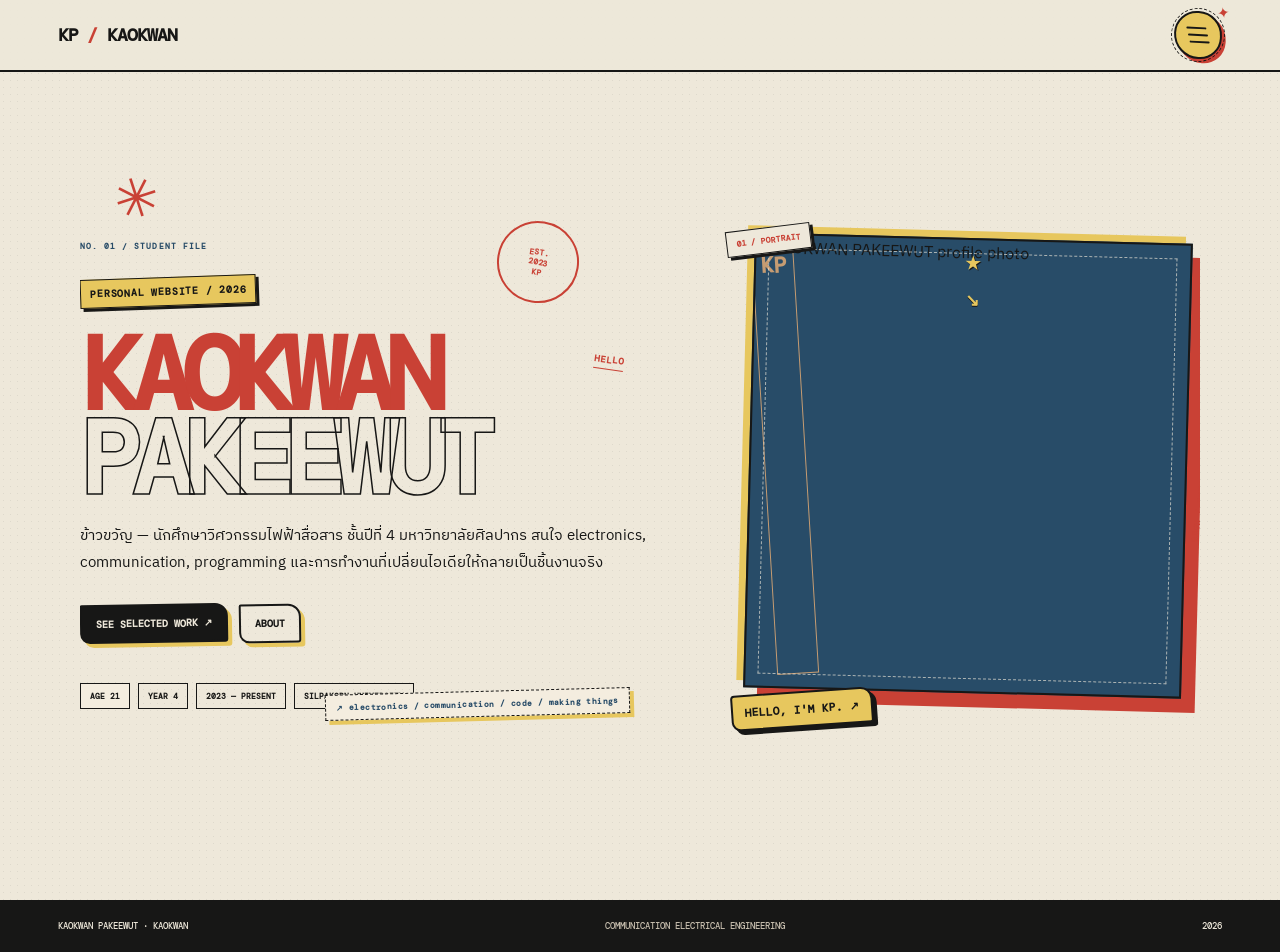
==== commit c8533ee7: "Redesign home hero with denser art-school collage layout" ====
--- a/index.html
+++ b/index.html
@@ -7,21 +7,32 @@
 <link rel="stylesheet" href="style.css">
 <link rel="stylesheet" href="art.css">
 <style>
-.home{position:relative;overflow:hidden}
-.home:before{content:'KP — 24';position:absolute;left:-18px;top:40px;font:700 9px var(--mono);letter-spacing:.14em;transform:rotate(-90deg);color:var(--red)}
-.home:after{content:'★ ★ ★';position:absolute;right:2%;top:9%;font:700 11px var(--mono);letter-spacing:7px;transform:rotate(8deg);color:var(--blue)}
-.hero-copy:after{content:'STUDENT / ENGINEER / MAKER';display:block;width:max-content;margin-top:28px;padding:6px 9px;border:1px dashed var(--ink);font:700 8px var(--mono);letter-spacing:.1em;transform:rotate(2deg)}
-.kicker{display:inline-block;background:var(--yellow);padding:6px 8px;border:1px solid var(--ink);transform:rotate(-2deg);box-shadow:3px 3px 0 var(--ink)}
-.stamp{right:7%;top:-32px}
-.photo-area:before{content:'01 / PORTRAIT';position:absolute;z-index:5;left:-28px;top:20px;background:var(--paper);border:1px solid var(--ink);padding:7px 9px;font:700 8px var(--mono);transform:rotate(-7deg)}
-.photo-area:after{content:'LOOK / THINK / MAKE';position:absolute;z-index:5;right:-22px;top:42%;font:700 8px var(--mono);letter-spacing:.08em;writing-mode:vertical-rl;transform:rotate(8deg);color:var(--red)}
-.fake-photo{transform:rotate(1.2deg);box-shadow:13px 13px 0 var(--red),-6px -6px 0 var(--yellow)}
-.photo-caption{bottom:-29px}
-.hero-meta span:nth-child(2){background:var(--green)}
-.hero-meta span:nth-child(3){background:var(--pink)}
-.hero-meta span:nth-child(4){background:var(--blue);color:var(--paper)}
-@media(max-width:820px){.home:after{right:5%;top:3%}.photo-area:before{left:-5px}.photo-area:after{right:-5px}.hero-copy:after{margin-bottom:5px}}
-@media(max-width:520px){.home:before{left:-12px;top:28px}.home:after{font-size:9px}.stamp{right:1%;top:-28px}.hero-copy:after{font-size:7px}.fake-photo{transform:rotate(.7deg);margin-left:3px}.photo-area:before{left:3px;top:10px}.photo-area:after{right:0}}
+/* HOME — denser editorial collage */
+.home{position:relative;min-height:calc(100vh - 72px);padding:38px 0 58px;overflow:hidden}
+.home:before{content:'✳';position:absolute;left:3%;top:12%;font:400 54px/1 Georgia,serif;color:var(--red);transform:rotate(-18deg)}
+.home:after{content:'THIS IS MY LITTLE CORNER OF THE INTERNET';position:absolute;right:-52px;top:43%;font:700 8px var(--mono);letter-spacing:.13em;writing-mode:vertical-rl;transform:rotate(7deg);color:var(--ink)}
+.hero-copy{position:relative;padding-top:20px}
+.hero-copy:before{content:'NO. 01  /  STUDENT FILE';position:absolute;left:0;top:-2px;font:700 8px var(--mono);letter-spacing:.13em;color:var(--blue)}
+.hero-copy:after{content:'↗  electronics   /   communication   /   code   /   making things';display:block;width:max-content;max-width:100%;margin-top:25px;padding:7px 10px;border:1px dashed var(--ink);font:700 8px var(--mono);letter-spacing:.05em;transform:rotate(-1.5deg);background:#f4eddf;box-shadow:4px 4px 0 var(--yellow)}
+.kicker{display:inline-block;margin-top:14px;background:var(--yellow);padding:7px 9px;border:1px solid var(--ink);transform:rotate(-2deg);box-shadow:3px 3px 0 var(--ink)}
+.stamp{right:12%;top:-22px;width:82px;height:82px;border:2px solid var(--red);background:transparent;transform:rotate(9deg)}
+h1{margin:18px 0 20px;position:relative}
+h1:after{content:'HELLO';position:absolute;right:4%;top:12%;font:700 9px var(--mono);letter-spacing:.12em;color:var(--red);transform:rotate(8deg);border-bottom:1px solid var(--red);padding-bottom:3px}
+.hero-copy>p:not(.kicker){max-width:610px;font-size:15px;line-height:1.85}
+.btn{margin-top:12px}
+.hero-meta{max-width:650px;margin-top:22px;gap:8px}
+.hero-meta span{position:relative}
+.hero-meta span:first-child{background:#f4eddf}
+.photo-area{position:relative;padding:13px 13px 34px 13px}
+.photo-area:before{content:'01 / PORTRAIT';position:absolute;z-index:5;left:-10px;top:2px;background:var(--paper);border:1px solid var(--ink);padding:7px 9px;font:700 8px var(--mono);transform:rotate(-7deg);box-shadow:3px 3px 0 var(--ink)}
+.photo-area:after{content:'LOOK  /  THINK  /  MAKE';position:absolute;z-index:5;right:-7px;top:42%;font:700 8px var(--mono);letter-spacing:.08em;writing-mode:vertical-rl;transform:rotate(8deg);color:var(--red)}
+.fake-photo{height:455px;transform:rotate(1.5deg);border:2px solid var(--ink);box-shadow:14px 14px 0 var(--red),-7px -7px 0 var(--yellow)}
+.fake-photo:before{content:'KP';position:absolute;z-index:3;left:13px;bottom:12px;color:var(--paper);font:700 22px var(--mono);mix-blend-mode:difference}
+.photo-caption{bottom:0;left:-5px;transform:rotate(-4deg);box-shadow:4px 4px 0 var(--ink)}
+/* little paper scraps */
+.photo-area .fake-photo:after{content:'★\A\A↘';white-space:pre;position:absolute;z-index:4;right:13px;top:13px;color:var(--yellow);font:700 17px/1.1 var(--mono);text-align:center;text-shadow:1px 1px 0 var(--ink)}
+@media(max-width:820px){.home{padding-top:32px}.home:before{left:1%;top:10%}.home:after{right:-20px}.hero-copy:after{margin-bottom:8px}.photo-area{max-width:460px;margin:28px auto 0}}
+@media(max-width:520px){.home{padding-top:28px}.home:before{font-size:40px;top:7%;left:0}.home:after{display:none}.hero-copy{padding-top:16px}.hero-copy:before{font-size:7px}.stamp{right:2%;top:-18px;width:68px;height:68px;font-size:7px}.hero-copy>p:not(.kicker){font-size:14px}.hero-copy:after{font-size:7px;line-height:1.6}.fake-photo{height:350px}.photo-area{padding:9px 9px 30px}.photo-area:before{left:0;top:0}.photo-area:after{right:-2px;font-size:7px}.photo-caption{bottom:-2px;left:0;font-size:9px}}
 </style>
 </head>
 <body>
@@ -49,7 +60,7 @@
 </div>
 <div class="photo-area">
 <div class="fake-photo"><img src="https://raw.githubusercontent.com/Kaokwan24/kaokwan/main/images/profile.jpg" alt="KAOKWAN PAKEEWUT profile photo"></div>
-<div class="photo-caption">HELLO, I'M KP.</div>
+<div class="photo-caption">HELLO, I'M KP. ↗</div>
 </div>
 </section>
 </main>
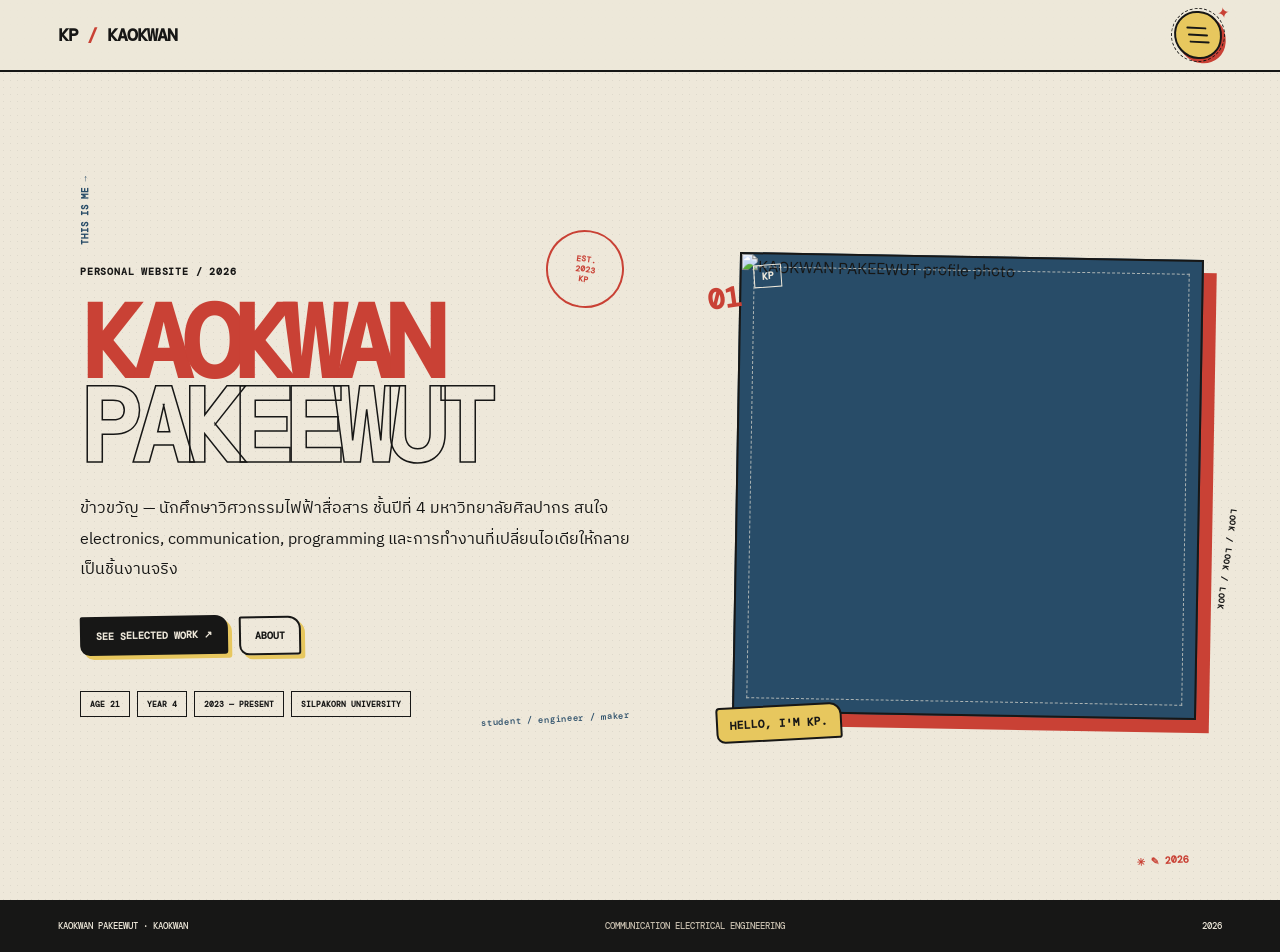
==== commit e7c477bd: "Revert home styling to previous clean version" ====
--- a/index.html
+++ b/index.html
@@ -1,70 +1 @@
-<!doctype html>
-<html lang="th">
-<head>
-<meta charset="utf-8">
-<meta name="viewport" content="width=device-width,initial-scale=1">
-<title>Home · KAOKWAN PAKEEWUT</title>
-<link rel="stylesheet" href="style.css">
-<link rel="stylesheet" href="art.css">
-<style>
-/* HOME — denser editorial collage */
-.home{position:relative;min-height:calc(100vh - 72px);padding:38px 0 58px;overflow:hidden}
-.home:before{content:'✳';position:absolute;left:3%;top:12%;font:400 54px/1 Georgia,serif;color:var(--red);transform:rotate(-18deg)}
-.home:after{content:'THIS IS MY LITTLE CORNER OF THE INTERNET';position:absolute;right:-52px;top:43%;font:700 8px var(--mono);letter-spacing:.13em;writing-mode:vertical-rl;transform:rotate(7deg);color:var(--ink)}
-.hero-copy{position:relative;padding-top:20px}
-.hero-copy:before{content:'NO. 01  /  STUDENT FILE';position:absolute;left:0;top:-2px;font:700 8px var(--mono);letter-spacing:.13em;color:var(--blue)}
-.hero-copy:after{content:'↗  electronics   /   communication   /   code   /   making things';display:block;width:max-content;max-width:100%;margin-top:25px;padding:7px 10px;border:1px dashed var(--ink);font:700 8px var(--mono);letter-spacing:.05em;transform:rotate(-1.5deg);background:#f4eddf;box-shadow:4px 4px 0 var(--yellow)}
-.kicker{display:inline-block;margin-top:14px;background:var(--yellow);padding:7px 9px;border:1px solid var(--ink);transform:rotate(-2deg);box-shadow:3px 3px 0 var(--ink)}
-.stamp{right:12%;top:-22px;width:82px;height:82px;border:2px solid var(--red);background:transparent;transform:rotate(9deg)}
-h1{margin:18px 0 20px;position:relative}
-h1:after{content:'HELLO';position:absolute;right:4%;top:12%;font:700 9px var(--mono);letter-spacing:.12em;color:var(--red);transform:rotate(8deg);border-bottom:1px solid var(--red);padding-bottom:3px}
-.hero-copy>p:not(.kicker){max-width:610px;font-size:15px;line-height:1.85}
-.btn{margin-top:12px}
-.hero-meta{max-width:650px;margin-top:22px;gap:8px}
-.hero-meta span{position:relative}
-.hero-meta span:first-child{background:#f4eddf}
-.photo-area{position:relative;padding:13px 13px 34px 13px}
-.photo-area:before{content:'01 / PORTRAIT';position:absolute;z-index:5;left:-10px;top:2px;background:var(--paper);border:1px solid var(--ink);padding:7px 9px;font:700 8px var(--mono);transform:rotate(-7deg);box-shadow:3px 3px 0 var(--ink)}
-.photo-area:after{content:'LOOK  /  THINK  /  MAKE';position:absolute;z-index:5;right:-7px;top:42%;font:700 8px var(--mono);letter-spacing:.08em;writing-mode:vertical-rl;transform:rotate(8deg);color:var(--red)}
-.fake-photo{height:455px;transform:rotate(1.5deg);border:2px solid var(--ink);box-shadow:14px 14px 0 var(--red),-7px -7px 0 var(--yellow)}
-.fake-photo:before{content:'KP';position:absolute;z-index:3;left:13px;bottom:12px;color:var(--paper);font:700 22px var(--mono);mix-blend-mode:difference}
-.photo-caption{bottom:0;left:-5px;transform:rotate(-4deg);box-shadow:4px 4px 0 var(--ink)}
-/* little paper scraps */
-.photo-area .fake-photo:after{content:'★\A\A↘';white-space:pre;position:absolute;z-index:4;right:13px;top:13px;color:var(--yellow);font:700 17px/1.1 var(--mono);text-align:center;text-shadow:1px 1px 0 var(--ink)}
-@media(max-width:820px){.home{padding-top:32px}.home:before{left:1%;top:10%}.home:after{right:-20px}.hero-copy:after{margin-bottom:8px}.photo-area{max-width:460px;margin:28px auto 0}}
-@media(max-width:520px){.home{padding-top:28px}.home:before{font-size:40px;top:7%;left:0}.home:after{display:none}.hero-copy{padding-top:16px}.hero-copy:before{font-size:7px}.stamp{right:2%;top:-18px;width:68px;height:68px;font-size:7px}.hero-copy>p:not(.kicker){font-size:14px}.hero-copy:after{font-size:7px;line-height:1.6}.fake-photo{height:350px}.photo-area{padding:9px 9px 30px}.photo-area:before{left:0;top:0}.photo-area:after{right:-2px;font-size:7px}.photo-caption{bottom:-2px;left:0;font-size:9px}}
-</style>
-</head>
-<body>
-<header class="site-header">
-<a class="brand" href="index.html">KP <i>/</i> KAOKWAN</a>
-<button class="menu" aria-label="Open menu" aria-expanded="false"><span></span><span></span><span></span></button>
-<nav class="nav">
-<a href="index.html">HOME</a>
-<a href="about.html">ABOUT</a>
-<a href="experience.html">EXPERIENCE</a>
-<a href="projects.html">PROJECTS</a>
-<a href="contact.html">CONTACT</a>
-</nav>
-</header>
-<main>
-<section class="container home">
-<div class="hero-copy">
-<div class="stamp">EST.<br>2023<br>KP</div>
-<p class="kicker">PERSONAL WEBSITE / 2026</p>
-<h1><span class="red">KAOKWAN</span><br><span class="outline">PAKEEWUT</span></h1>
-<p>ข้าวขวัญ — นักศึกษาวิศวกรรมไฟฟ้าสื่อสาร ชั้นปีที่ 4 มหาวิทยาลัยศิลปากร สนใจ electronics, communication, programming และการทำงานที่เปลี่ยนไอเดียให้กลายเป็นชิ้นงานจริง</p>
-<a class="btn" href="projects.html">SEE SELECTED WORK ↗</a>
-<a class="btn alt" href="about.html">ABOUT</a>
-<div class="hero-meta"><span>AGE 21</span><span>YEAR 4</span><span>2023 — PRESENT</span><span>SILPAKORN UNIVERSITY</span></div>
-</div>
-<div class="photo-area">
-<div class="fake-photo"><img src="https://raw.githubusercontent.com/Kaokwan24/kaokwan/main/images/profile.jpg" alt="KAOKWAN PAKEEWUT profile photo"></div>
-<div class="photo-caption">HELLO, I'M KP. ↗</div>
-</div>
-</section>
-</main>
-<footer><span>KAOKWAN PAKEEWUT · KAOKWAN</span><span>COMMUNICATION ELECTRICAL ENGINEERING</span><span>2026</span></footer>
-<script src="script.js"></script>
-</body>
-</html>+<!doctype html><html lang="th"><head><meta charset="utf-8"><meta name="viewport" content="width=device-width,initial-scale=1"><title>Home · KAOKWAN PAKEEWUT</title><link rel="stylesheet" href="style.css"><link rel="stylesheet" href="art.css"></head><body><header class="site-header"><a class="brand" href="index.html">KP <i>/</i> KAOKWAN</a><button class="menu" aria-label="Open menu" aria-expanded="false"><span></span><span></span><span></span></button><nav class="nav"><a href="index.html">HOME</a><a href="about.html">ABOUT</a><a href="experience.html">EXPERIENCE</a><a href="projects.html">PROJECTS</a><a href="contact.html">CONTACT</a></nav></header><main><section class="container home"><div class="hero-copy"><div class="stamp">EST.<br>2023<br>KP</div><p class="kicker">PERSONAL WEBSITE / 2026</p><h1><span class="red">KAOKWAN</span><br><span class="outline">PAKEEWUT</span></h1><p>ข้าวขวัญ — นักศึกษาวิศวกรรมไฟฟ้าสื่อสาร ชั้นปีที่ 4 มหาวิทยาลัยศิลปากร สนใจ electronics, communication, programming และการทำงานที่เปลี่ยนไอเดียให้กลายเป็นชิ้นงานจริง</p><a class="btn" href="projects.html">SEE SELECTED WORK ↗</a> <a class="btn alt" href="about.html">ABOUT</a><div class="hero-meta"><span>AGE 21</span><span>YEAR 4</span><span>2023 — PRESENT</span><span>SILPAKORN UNIVERSITY</span></div></div><div class="photo-area"><div class="fake-photo"><img src="https://raw.githubusercontent.com/Kaokwan24/kaokwan/main/images/profile.jpg" alt="KAOKWAN PAKEEWUT profile photo"></div><div class="photo-caption">HELLO, I'M KP.</div></div></section></main><footer><span>KAOKWAN PAKEEWUT · KAOKWAN</span><span>COMMUNICATION ELECTRICAL ENGINEERING</span><span>2026</span></footer><script src="script.js"></script></body></html>
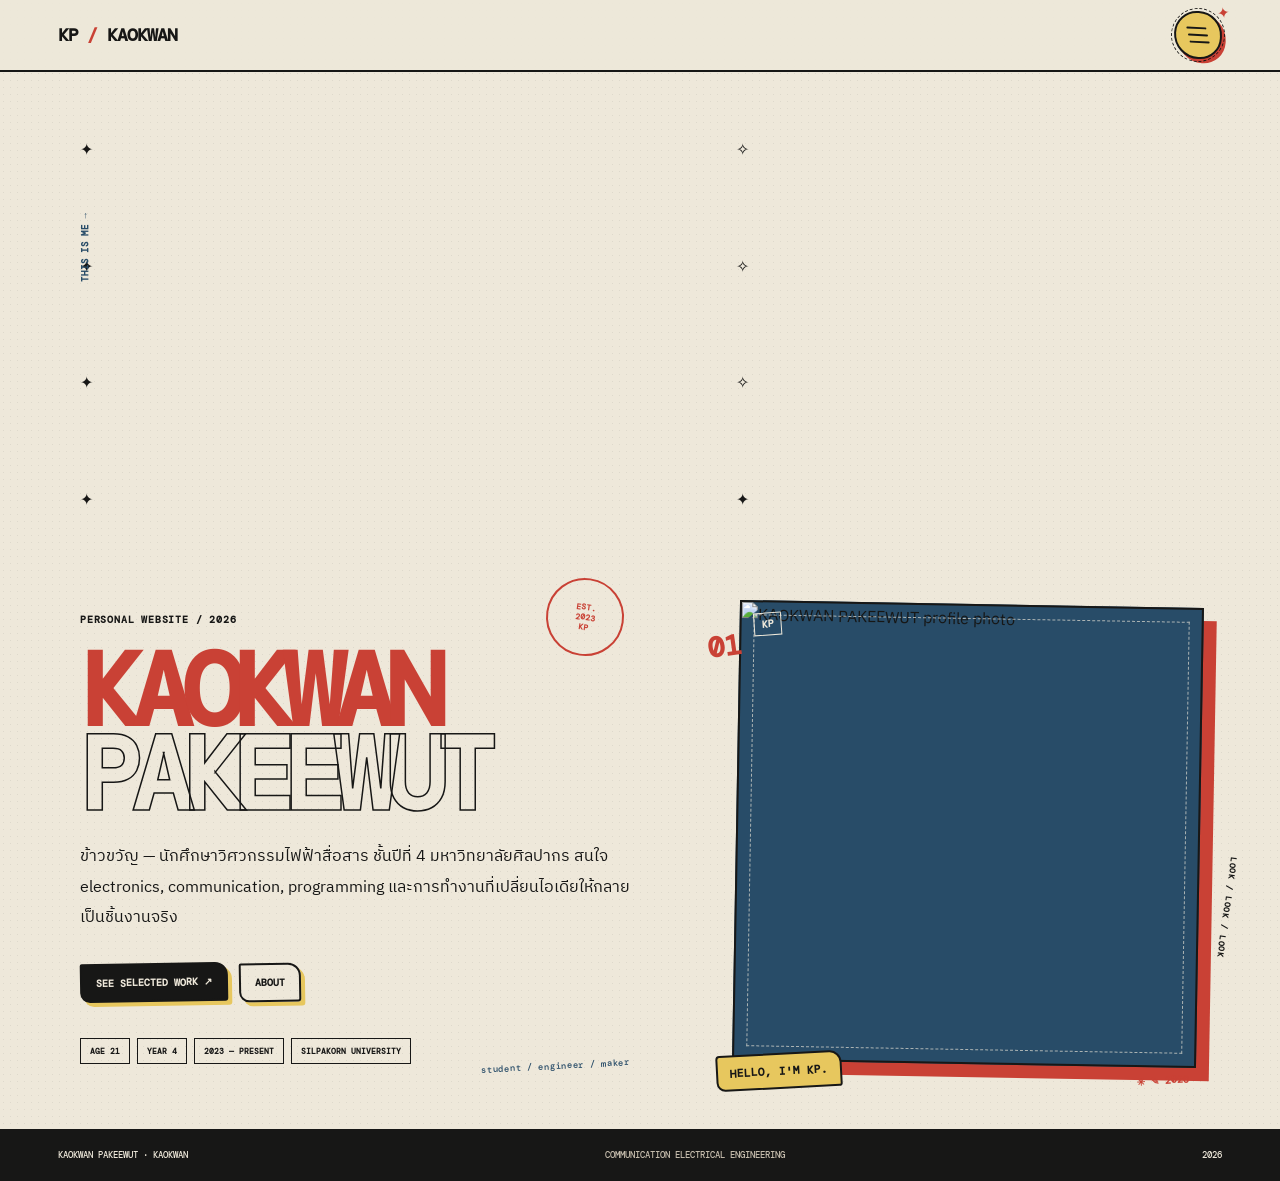
==== commit 4d547378: "Refine home stars and restore colorful info chips" ====
--- a/index.html
+++ b/index.html
@@ -1 +1 @@
-<!doctype html><html lang="th"><head><meta charset="utf-8"><meta name="viewport" content="width=device-width,initial-scale=1"><title>Home · KAOKWAN PAKEEWUT</title><link rel="stylesheet" href="style.css"><link rel="stylesheet" href="art.css"></head><body><header class="site-header"><a class="brand" href="index.html">KP <i>/</i> KAOKWAN</a><button class="menu" aria-label="Open menu" aria-expanded="false"><span></span><span></span><span></span></button><nav class="nav"><a href="index.html">HOME</a><a href="about.html">ABOUT</a><a href="experience.html">EXPERIENCE</a><a href="projects.html">PROJECTS</a><a href="contact.html">CONTACT</a></nav></header><main><section class="container home"><div class="hero-copy"><div class="stamp">EST.<br>2023<br>KP</div><p class="kicker">PERSONAL WEBSITE / 2026</p><h1><span class="red">KAOKWAN</span><br><span class="outline">PAKEEWUT</span></h1><p>ข้าวขวัญ — นักศึกษาวิศวกรรมไฟฟ้าสื่อสาร ชั้นปีที่ 4 มหาวิทยาลัยศิลปากร สนใจ electronics, communication, programming และการทำงานที่เปลี่ยนไอเดียให้กลายเป็นชิ้นงานจริง</p><a class="btn" href="projects.html">SEE SELECTED WORK ↗</a> <a class="btn alt" href="about.html">ABOUT</a><div class="hero-meta"><span>AGE 21</span><span>YEAR 4</span><span>2023 — PRESENT</span><span>SILPAKORN UNIVERSITY</span></div></div><div class="photo-area"><div class="fake-photo"><img src="https://raw.githubusercontent.com/Kaokwan24/kaokwan/main/images/profile.jpg" alt="KAOKWAN PAKEEWUT profile photo"></div><div class="photo-caption">HELLO, I'M KP.</div></div></section></main><footer><span>KAOKWAN PAKEEWUT · KAOKWAN</span><span>COMMUNICATION ELECTRICAL ENGINEERING</span><span>2026</span></footer><script src="script.js"></script></body></html>+<!doctype html><html lang="th"><head><meta charset="utf-8"><meta name="viewport" content="width=device-width,initial-scale=1"><title>Home · KAOKWAN PAKEEWUT</title><link rel="stylesheet" href="style.css"><link rel="stylesheet" href="art.css"></head><body><header class="site-header"><a class="brand" href="index.html">KP <i>/</i> KAOKWAN</a><button class="menu" aria-label="Open menu" aria-expanded="false"><span></span><span></span><span></span></button><nav class="nav"><a href="index.html">HOME</a><a href="about.html">ABOUT</a><a href="experience.html">EXPERIENCE</a><a href="projects.html">PROJECTS</a><a href="contact.html">CONTACT</a></nav></header><main><section class="container home"><span class="home-star star-one">✦</span><span class="home-star star-two">✧</span><span class="home-star star-three">✦</span><span class="home-star star-four">✧</span><span class="home-star star-five">✦</span><span class="home-star star-six">✧</span><span class="home-star star-seven">✦</span><span class="home-star shooting-star">✦</span><div class="hero-copy"><div class="stamp">EST.<br>2023<br>KP</div><p class="kicker">PERSONAL WEBSITE / 2026</p><h1><span class="red">KAOKWAN</span><br><span class="outline">PAKEEWUT</span></h1><p>ข้าวขวัญ — นักศึกษาวิศวกรรมไฟฟ้าสื่อสาร ชั้นปีที่ 4 มหาวิทยาลัยศิลปากร สนใจ electronics, communication, programming และการทำงานที่เปลี่ยนไอเดียให้กลายเป็นชิ้นงานจริง</p><a class="btn" href="projects.html">SEE SELECTED WORK ↗</a> <a class="btn alt" href="about.html">ABOUT</a><div class="hero-meta"><span>AGE 21</span><span>YEAR 4</span><span>2023 — PRESENT</span><span>SILPAKORN UNIVERSITY</span></div></div><div class="photo-area"><div class="fake-photo"><img src="https://raw.githubusercontent.com/Kaokwan24/kaokwan/main/images/profile.jpg" alt="KAOKWAN PAKEEWUT profile photo"></div><div class="photo-caption">HELLO, I'M KP.</div></div></section></main><footer><span>KAOKWAN PAKEEWUT · KAOKWAN</span><span>COMMUNICATION ELECTRICAL ENGINEERING</span><span>2026</span></footer><script src="script.js"></script></body></html>
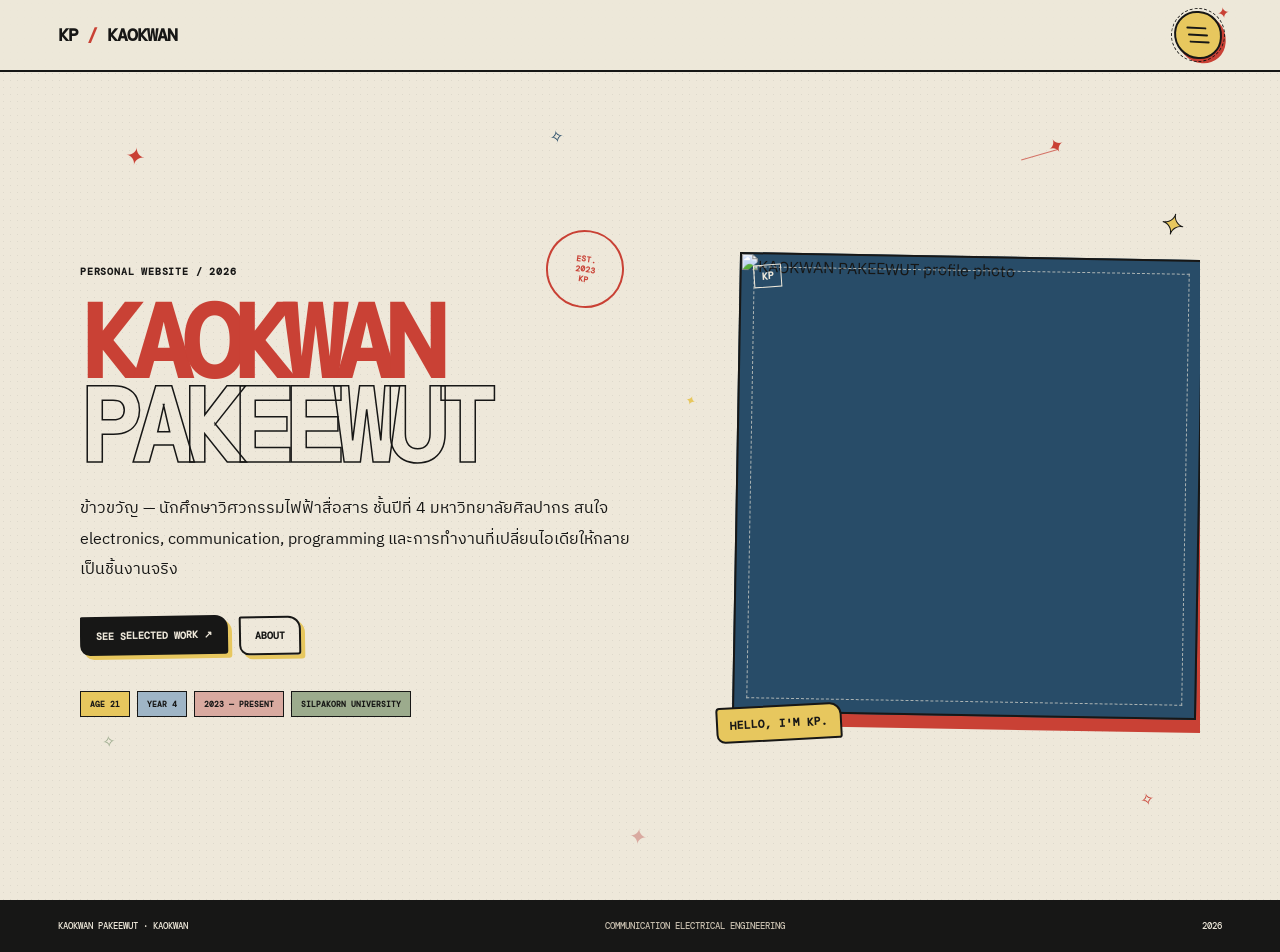
==== commit cf953025: "Fix Home cache and header styling version" ====
--- a/index.html
+++ b/index.html
@@ -1 +1 @@
-<!doctype html><html lang="th"><head><meta charset="utf-8"><meta name="viewport" content="width=device-width,initial-scale=1"><title>Home · KAOKWAN PAKEEWUT</title><link rel="stylesheet" href="style.css"><link rel="stylesheet" href="art.css"></head><body><header class="site-header"><a class="brand" href="index.html">KP <i>/</i> KAOKWAN</a><button class="menu" aria-label="Open menu" aria-expanded="false"><span></span><span></span><span></span></button><nav class="nav"><a href="index.html">HOME</a><a href="about.html">ABOUT</a><a href="experience.html">EXPERIENCE</a><a href="projects.html">PROJECTS</a><a href="contact.html">CONTACT</a></nav></header><main><section class="container home"><span class="home-star star-one">✦</span><span class="home-star star-two">✧</span><span class="home-star star-three">✦</span><span class="home-star star-four">✧</span><span class="home-star star-five">✦</span><span class="home-star star-six">✧</span><span class="home-star star-seven">✦</span><span class="home-star shooting-star">✦</span><div class="hero-copy"><div class="stamp">EST.<br>2023<br>KP</div><p class="kicker">PERSONAL WEBSITE / 2026</p><h1><span class="red">KAOKWAN</span><br><span class="outline">PAKEEWUT</span></h1><p>ข้าวขวัญ — นักศึกษาวิศวกรรมไฟฟ้าสื่อสาร ชั้นปีที่ 4 มหาวิทยาลัยศิลปากร สนใจ electronics, communication, programming และการทำงานที่เปลี่ยนไอเดียให้กลายเป็นชิ้นงานจริง</p><a class="btn" href="projects.html">SEE SELECTED WORK ↗</a> <a class="btn alt" href="about.html">ABOUT</a><div class="hero-meta"><span>AGE 21</span><span>YEAR 4</span><span>2023 — PRESENT</span><span>SILPAKORN UNIVERSITY</span></div></div><div class="photo-area"><div class="fake-photo"><img src="https://raw.githubusercontent.com/Kaokwan24/kaokwan/main/images/profile.jpg" alt="KAOKWAN PAKEEWUT profile photo"></div><div class="photo-caption">HELLO, I'M KP.</div></div></section></main><footer><span>KAOKWAN PAKEEWUT · KAOKWAN</span><span>COMMUNICATION ELECTRICAL ENGINEERING</span><span>2026</span></footer><script src="script.js"></script></body></html>+<!doctype html><html lang="th"><head><meta charset="utf-8"><meta name="viewport" content="width=device-width,initial-scale=1"><title>Home · KAOKWAN PAKEEWUT</title><link rel="stylesheet" href="style.css?v=20260917"><link rel="stylesheet" href="art.css?v=20260917"></head><body><header class="site-header"><a class="brand" href="index.html">KP <i>/</i> KAOKWAN</a><button class="menu" aria-label="Open menu" aria-expanded="false"><span></span><span></span><span></span></button><nav class="nav"><a href="index.html">HOME</a><a href="about.html">ABOUT</a><a href="experience.html">EXPERIENCE</a><a href="projects.html">PROJECTS</a><a href="contact.html">CONTACT</a></nav></header><main><section class="container home"><span class="home-star star-one">✦</span><span class="home-star star-two">✧</span><span class="home-star star-three">✦</span><span class="home-star star-four">✧</span><span class="home-star star-five">✦</span><span class="home-star star-six">✧</span><span class="home-star star-seven">✦</span><span class="home-star shooting-star">✦</span><div class="hero-copy"><div class="stamp">EST.<br>2023<br>KP</div><p class="kicker">PERSONAL WEBSITE / 2026</p><h1><span class="red">KAOKWAN</span><br><span class="outline">PAKEEWUT</span></h1><p>ข้าวขวัญ — นักศึกษาวิศวกรรมไฟฟ้าสื่อสาร ชั้นปีที่ 4 มหาวิทยาลัยศิลปากร สนใจ electronics, communication, programming และการทำงานที่เปลี่ยนไอเดียให้กลายเป็นชิ้นงานจริง</p><a class="btn" href="projects.html">SEE SELECTED WORK ↗</a> <a class="btn alt" href="about.html">ABOUT</a><div class="hero-meta"><span>AGE 21</span><span>YEAR 4</span><span>2023 — PRESENT</span><span>SILPAKORN UNIVERSITY</span></div></div><div class="photo-area"><div class="fake-photo"><img src="https://raw.githubusercontent.com/Kaokwan24/kaokwan/main/images/profile.jpg" alt="KAOKWAN PAKEEWUT profile photo"></div><div class="photo-caption">HELLO, I'M KP.</div></div></section></main><footer><span>KAOKWAN PAKEEWUT · KAOKWAN</span><span>COMMUNICATION ELECTRICAL ENGINEERING</span><span>2026</span></footer><script src="script.js"></script></body></html>
--- a/art.css
+++ b/art.css
@@ -1 +1,5 @@
-.menu{position:relative;width:48px;height:48px;border:2px solid var(--ink);border-radius:48% 52% 46% 54%;background:var(--yellow);box-shadow:4px 4px 0 var(--red);transform:rotate(3deg);transition:.25s;overflow:visible}.menu:before{content:'✦';position:absolute;right:-9px;top:-10px;font-size:15px;color:var(--red);transform:rotate(-12deg)}.menu:after{content:'';position:absolute;inset:-5px;border:1px dashed var(--ink);border-radius:50%;pointer-events:none}.menu span{width:20px;height:2px;background:var(--ink);border-radius:99px;transition:.25s}.menu span:nth-child(1){transform:translateX(-2px)}.menu span:nth-child(3){transform:translateX(2px)}.menu:hover{transform:rotate(-4deg) scale(1.05);box-shadow:6px 6px 0 var(--blue)}.nav{border-radius:18px 5px 18px 7px;box-shadow:8px 8px 0 var(--red);transform:rotate(-1deg);padding:16px 22px 19px}.nav:before{content:'MENU / KP';display:block;color:var(--red);font:700 9px var(--mono);letter-spacing:.12em;margin-bottom:5px}.nav a{transition:.2s;padding:11px 4px}.nav a:hover{padding-left:10px;transform:rotate(-1deg)}.btn{border-radius:2px 13px 3px 10px;box-shadow:4px 4px 0 var(--yellow);transition:.2s;transform:rotate(-1deg)}.btn:hover{transform:rotate(1.5deg) translate(-2px,-2px);box-shadow:7px 7px 0 var(--red)}.note{border-radius:4px 11px 3px 8px;transform:rotate(-2deg)}.photo-caption{border-radius:4px 12px 3px 9px}.card,.paper-card,.project,.contact-card,.contact-note,.message-box{border-radius:4px 13px 5px 10px}.menu.is-open{transform:rotate(-4deg)}+.menu{position:relative;width:48px;height:48px;border:2px solid var(--ink);border-radius:48% 52% 46% 54%;background:var(--yellow);box-shadow:4px 4px 0 var(--red);transform:rotate(3deg);transition:.25s;overflow:visible}.menu:before{content:'✦';position:absolute;right:-9px;top:-10px;font-size:15px;color:var(--red);transform:rotate(-12deg)}.menu:after{content:'';position:absolute;inset:-5px;border:1px dashed var(--ink);border-radius:50%;pointer-events:none}.menu span{width:20px;height:2px;background:var(--ink);border-radius:99px;transition:.25s}.menu span:nth-child(1){transform:translateX(-2px)}.menu span:nth-child(3){transform:translateX(2px)}.menu:hover{transform:rotate(-4deg) scale(1.05);box-shadow:6px 6px 0 var(--blue)}.nav{border-radius:18px 5px 18px 7px;box-shadow:8px 8px 0 var(--red);transform:rotate(-1deg);padding:16px 22px 19px}.nav:before{content:'MENU / KP';display:block;color:var(--red);font:700 9px var(--mono);letter-spacing:.12em;margin-bottom:5px}.nav a{transition:.2s;padding:11px 4px}.nav a:hover{padding-left:10px;transform:rotate(-1deg)}.btn{border-radius:2px 13px 3px 10px;box-shadow:4px 4px 0 var(--yellow);transition:.2s;transform:rotate(-1deg)}.btn:hover{transform:rotate(1.5deg) translate(-2px,-2px);box-shadow:7px 7px 0 var(--red)}.note{border-radius:4px 11px 3px 8px;transform:rotate(-2deg)}.photo-caption{border-radius:4px 12px 3px 9px}.card,.paper-card,.project,.contact-card,.contact-note,.message-box{border-radius:4px 13px 5px 10px}.menu.is-open{transform:rotate(-4deg)}
+
+/* HOME — clean artsy details */
+.home{position:relative;overflow:hidden}.home:before,.home:after,.hero-copy:after,.photo-area:before,.photo-area:after{content:none!important;display:none!important}.home-star{position:absolute;z-index:1;display:block;line-height:1;pointer-events:none;font-family:var(--mono)}.hero-copy,.photo-area{position:relative;z-index:2}.star-one{left:4%;top:9%;font-size:24px;color:var(--red);transform:rotate(10deg)}.star-two{left:42%;top:7%;font-size:17px;color:var(--blue);transform:rotate(-12deg)}.star-three{right:1.5%;top:17%;font-size:28px;color:var(--yellow);-webkit-text-stroke:1px var(--ink);transform:rotate(15deg)}.star-four{left:2%;bottom:18%;font-size:16px;color:var(--green);transform:rotate(-8deg)}.star-five{left:49%;bottom:6%;font-size:22px;color:var(--pink);transform:rotate(8deg)}.star-six{right:4%;bottom:11%;font-size:17px;color:var(--red);transform:rotate(-15deg)}.star-seven{right:45%;top:39%;font-size:13px;color:var(--yellow);transform:rotate(20deg)}.shooting-star{right:12%;top:8%;font-size:20px;color:var(--red);transform:rotate(-28deg)}.shooting-star:after{content:'';position:absolute;width:38px;height:1px;background:var(--red);right:9px;top:11px;transform:rotate(12deg);transform-origin:right center;opacity:.7}.hero-meta{position:relative;z-index:3}.hero-meta span{padding:7px 9px;border:1px solid var(--ink);font:700 8px var(--mono)}.hero-meta span:nth-child(1){background:var(--yellow)}.hero-meta span:nth-child(2){background:#9fb5c6}.hero-meta span:nth-child(3){background:var(--pink)}.hero-meta span:nth-child(4){background:var(--green)}
+@media(max-width:600px){.home{overflow:hidden}.star-one{left:2%;top:8%;font-size:19px}.star-two{left:58%;top:4%;font-size:14px}.star-three{right:2%;top:27%;font-size:22px}.star-four{left:3%;bottom:20%;font-size:13px}.star-five{left:68%;bottom:5%;font-size:17px}.star-six{right:4%;bottom:12%;font-size:13px}.star-seven{right:48%;top:46%;font-size:11px}.shooting-star{right:7%;top:7%;font-size:16px}.shooting-star:after{width:25px}.hero-meta{gap:6px}.hero-meta span{padding:6px 7px}}
